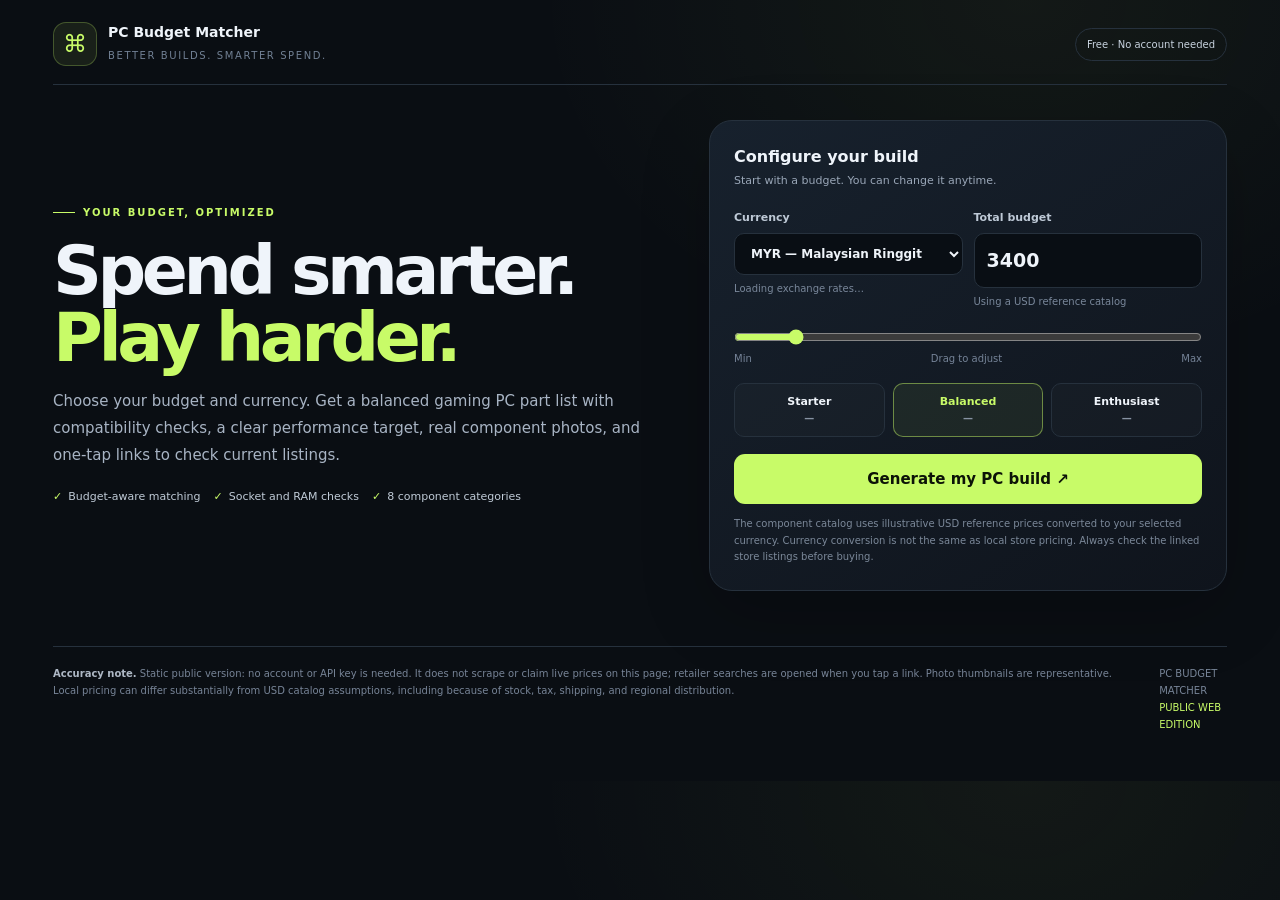
==== pc-budget-matcher/index.html @ fd85bf93 "Add public PC Budget Matcher website" ====
<!doctype html>
<html lang="en">
<head>
<meta charset="utf-8">
<meta name="viewport" content="width=device-width, initial-scale=1">
<meta name="theme-color" content="#0a0e13">
<meta name="description" content="Build a balanced gaming PC around your budget. Compare compatible parts and search current retailer offers.">
<title>PC Budget Matcher</title>
<style>
:root{color-scheme:dark;--bg:#0a0e13;--panel:#111923;--panel2:#151f2b;--line:#26313d;--muted:#9aa7b8;--text:#eff4fa;--lime:#c8fb68;--blue:#9dbbff}
*{box-sizing:border-box}html{scroll-behavior:smooth}body{margin:0;background:radial-gradient(ellipse at 80% 0%,#c8fb680c,transparent 34%),var(--bg);color:var(--text);font:15px/1.5 system-ui,-apple-system,BlinkMacSystemFont,"Segoe UI",sans-serif}
button,input,select{font:inherit}button,a,select{cursor:pointer}a{color:inherit}button:focus-visible,a:focus-visible,input:focus-visible,select:focus-visible{outline:2px solid var(--lime);outline-offset:3px}
.wrap{max-width:1250px;margin:auto;padding:22px clamp(15px,3vw,38px) 48px}.top{display:flex;justify-content:space-between;align-items:center;gap:14px;border-bottom:1px solid var(--line);padding-bottom:18px}.brand{display:flex;align-items:center;gap:11px;text-decoration:none}.logo{width:44px;height:44px;border-radius:13px;display:grid;place-items:center;color:var(--lime);background:#c8fb6814;border:1px solid #c8fb6840;font-size:24px}.brand strong{display:block;font-size:14px}.brand small{color:#718094;font-size:10px;letter-spacing:.16em;text-transform:uppercase}.pill{font-size:10px;color:#c8d3df;border:1px solid var(--line);border-radius:999px;padding:8px 11px}
.hero{display:grid;grid-template-columns:1fr minmax(310px,.83fr);gap:32px;align-items:center;padding:35px 0 28px}.eyebrow{font-size:10px;text-transform:uppercase;letter-spacing:.2em;color:var(--lime);font-weight:850}.eyebrow:before{content:"";display:inline-block;width:22px;height:1px;background:var(--lime);vertical-align:middle;margin-right:8px}h1{font-size:clamp(40px,6vw,68px);line-height:.99;letter-spacing:-.065em;margin:17px 0}.accent{color:var(--lime)}.intro{color:#a8b4c4;line-height:1.8;max-width:600px}.checks{display:flex;flex-wrap:wrap;gap:13px;margin-top:20px;color:#c0cbd7;font-size:11px}.checks span:before{content:"✓";color:var(--lime);margin-right:6px}
.builder{background:linear-gradient(145deg,#17212d,#0f141c);border:1px solid var(--line);border-radius:23px;padding:24px;box-shadow:0 22px 70px #0003}.builder h2{font-size:16px;margin:0 0 4px}.sub{font-size:11px;color:var(--muted);margin:0 0 20px}.formgrid{display:grid;grid-template-columns:1fr 1fr;gap:11px}.field label{display:block;font-size:11px;font-weight:750;color:#bec9d6;margin-bottom:7px}.field input,.field select{width:100%;background:#090e14;border:1px solid var(--line);color:var(--text);border-radius:10px;padding:12px}.field input{font-size:19px;font-weight:800}.field select{font-size:12px;font-weight:700}.hint{font-size:10px;color:#79879a;margin-top:6px}.slider{width:100%;accent-color:var(--lime);margin:20px 0 4px}.limits{display:flex;justify-content:space-between;font-size:10px;color:#758397}.presets{display:grid;grid-template-columns:repeat(3,1fr);gap:8px;margin-top:17px}.preset{border:1px solid var(--line);background:#ffffff04;color:var(--text);border-radius:10px;padding:10px 4px;font-size:11px;font-weight:800}.preset small{display:block;color:#8793a3;font-size:10px;font-weight:600}.preset.active,.preset:hover{border-color:#c8fb6877;color:var(--lime);background:#c8fb6810}.go{width:100%;border:0;border-radius:11px;background:var(--lime);color:#0c1307;font-weight:900;padding:14px;margin-top:17px}.go:hover{background:#dcffa1}.fine{font-size:10px;color:#7b8899;line-height:1.65;margin:12px 0 0}
.sectionhead{display:flex;justify-content:space-between;align-items:end;gap:14px;margin:20px 0 14px}.sectionhead h2{font-size:20px;letter-spacing:-.04em;margin:0}.sectionhead p{font-size:11px;color:var(--muted);margin:4px 0 0}.tag{border:1px solid var(--line);border-radius:999px;padding:7px 10px;color:#99a6b5;font-size:9px;white-space:nowrap}
.results{display:none}.results.show{display:block}.notice{display:flex;gap:11px;background:#c8fb680b;border:1px solid #c8fb682b;padding:13px 15px;border-radius:13px;color:#c1ccda;font-size:11px;line-height:1.6;margin:12px 0}.notice b{color:var(--lime)}.perf{border:1px solid #c8fb6835;border-radius:20px;padding:25px;background:linear-gradient(115deg,#c8fb6815,#151c26 55%,#121720)}.perf small{font-size:10px;letter-spacing:.18em;text-transform:uppercase;color:var(--lime);font-weight:900}.perfrow{display:flex;justify-content:space-between;align-items:center;gap:18px}.perf h2{font-size:clamp(27px,4vw,42px);line-height:1.05;letter-spacing:-.055em;margin:10px 0}.perf p{font-size:12px;color:#a8b4c3;line-height:1.7;margin:0;max-width:680px}.perfbadge{border:1px solid #c8fb6844;border-radius:15px;background:#c8fb6812;padding:14px 18px;text-align:center;min-width:120px}.perfbadge strong{display:block;color:var(--lime);font-size:19px}.perfbadge span{display:block;color:#c4cea9;font-size:9px;text-transform:uppercase;letter-spacing:.13em}
.stats{display:grid;grid-template-columns:repeat(4,1fr);gap:10px;margin:12px 0 27px}.stat{border:1px solid var(--line);border-radius:14px;background:#ffffff03;padding:15px}.stat small{display:block;color:#7d8a9c;font-size:9px;text-transform:uppercase;letter-spacing:.13em;font-weight:850}.stat strong{display:block;font-size:clamp(17px,2.3vw,25px);letter-spacing:-.04em;margin-top:6px}.stat span{display:block;color:#909cad;font-size:10px;margin-top:3px}
.parts{display:grid;grid-template-columns:repeat(4,minmax(0,1fr));gap:12px}.part{display:flex;flex-direction:column;min-width:0;border:1px solid var(--line);border-radius:18px;overflow:hidden;background:linear-gradient(155deg,#151e29,#0e141d);transition:transform .18s,border-color .18s}.part:hover{transform:translateY(-2px);border-color:#475365}.photo{height:165px;background:#f3f5f7;position:relative;display:grid;place-items:center;overflow:hidden}.photo img{width:100%;height:100%;object-fit:contain;padding:12px}.photo .fallback{display:none;position:absolute;inset:0;place-items:center;color:#52606d;font-size:35px;background:linear-gradient(135deg,#eef2f5,#ccd4dc)}.photo-note{position:absolute;bottom:6px;left:7px;background:#080c11c9;border-radius:5px;color:#d4dce5;font-size:8px;padding:4px 6px}.partbody{padding:15px;display:flex;flex-direction:column;flex:1}.partcat{font-size:9px;color:var(--lime);letter-spacing:.16em;text-transform:uppercase;font-weight:900}.part h3{font-size:14px;line-height:1.45;margin:8px 0 5px}.detail{font-size:10px;color:#95a2b3;line-height:1.65;margin:0 0 13px}.price-line{margin-top:auto;border-top:1px solid #ffffff0d;padding-top:12px;display:flex;align-items:end;justify-content:space-between;gap:8px}.price strong{display:block;font-size:19px;letter-spacing:-.03em}.price small{font-size:9px;color:#8996a8}.deal{display:inline-block;text-decoration:none;border:1px solid #c8fb6848;color:var(--lime);font-size:10px;font-weight:850;padding:9px 10px;border-radius:8px;white-space:nowrap}.deal:hover{background:#c8fb6812}
.bottomgrid{display:grid;grid-template-columns:1fr 1fr;gap:12px;margin-top:16px}.panel{border:1px solid var(--line);border-radius:17px;padding:20px;background:#ffffff03}.panel h3{font-size:14px;margin:0}.panel>p{font-size:10px;color:var(--muted);margin:5px 0 18px}.barrow{display:grid;grid-template-columns:77px 1fr 44px;gap:10px;align-items:center;font-size:10px;margin:14px 0}.barlabel{color:#aab6c4}.track{height:6px;background:#26313c;border-radius:99px;overflow:hidden}.fill{height:100%;background:var(--lime);border-radius:99px}.rowline{display:flex;justify-content:space-between;gap:12px;font-size:11px;color:#aab6c4;padding:10px 0;border-bottom:1px solid #ffffff0d}.rowline strong{color:var(--text);text-align:right}.footer{display:flex;justify-content:space-between;gap:25px;margin-top:27px;border-top:1px solid var(--line);padding-top:18px;color:#778497;font-size:10px;line-height:1.7}.footer strong{color:#aeb8c5}
@media(max-width:950px){.hero{grid-template-columns:1fr;gap:22px}.parts{grid-template-columns:repeat(2,minmax(0,1fr))}.photo{height:155px}}
@media(max-width:620px){.wrap{padding:15px 13px 35px}.hero{padding-top:27px}.builder{padding:18px}.pill{font-size:9px;padding:7px 8px}.perfrow{align-items:flex-start;flex-direction:column}.perfbadge{display:flex;align-items:center;gap:10px;text-align:left;padding:9px 12px}.perfbadge span{margin:0}.stats{grid-template-columns:repeat(2,1fr);gap:8px}.stat{padding:13px}.parts{gap:9px}.photo{height:120px}.partbody{padding:11px}.part h3{font-size:12px}.price strong{font-size:16px}.deal{padding:8px 7px;font-size:9px}.bottomgrid{grid-template-columns:1fr}.sectionhead{align-items:flex-start}.tag{white-space:normal;text-align:center;max-width:120px}.footer{flex-direction:column;gap:8px}}
</style>
</head>
<body>
<div class="wrap">
<header class="top">
<a class="brand" href="#top"><span class="logo">⌘</span><span><strong>PC Budget Matcher</strong><small>Better builds. Smarter spend.</small></span></a>
<span class="pill">Free · No account needed</span>
</header>
<section class="hero" id="top">
<div>
<div class="eyebrow">Your budget, optimized</div>
<h1>Spend smarter.<br><span class="accent">Play harder.</span></h1>
<p class="intro">Choose your budget and currency. Get a balanced gaming PC part list with compatibility checks, a clear performance target, real component photos, and one-tap links to check current listings.</p>
<div class="checks"><span>Budget-aware matching</span><span>Socket and RAM checks</span><span>8 component categories</span></div>
</div>
<form class="builder" id="builder">
<h2>Configure your build</h2><p class="sub">Start with a budget. You can change it anytime.</p>
<div class="formgrid">
<div class="field"><label for="currency">Currency</label><select id="currency">
<option value="MYR" selected>MYR — Malaysian Ringgit</option><option value="USD">USD — US Dollar</option><option value="SGD">SGD — Singapore Dollar</option><option value="EUR">EUR — Euro</option><option value="GBP">GBP — British Pound</option><option value="AUD">AUD — Australian Dollar</option><option value="CAD">CAD — Canadian Dollar</option><option value="JPY">JPY — Japanese Yen</option><option value="CNY">CNY — Chinese Yuan</option><option value="INR">INR — Indian Rupee</option><option value="IDR">IDR — Indonesian Rupiah</option><option value="PHP">PHP — Philippine Peso</option><option value="THB">THB — Thai Baht</option><option value="KRW">KRW — South Korean Won</option><option value="VND">VND — Vietnamese Dong</option><option value="AED">AED — UAE Dirham</option><option value="SAR">SAR — Saudi Riyal</option><option value="NZD">NZD — New Zealand Dollar</option><option value="CHF">CHF — Swiss Franc</option>
</select><div class="hint" id="rateHint">Loading exchange rates…</div></div>
<div class="field"><label for="budget">Total budget</label><input id="budget" type="number" min="1" step="1" value="3400" inputmode="decimal"><div class="hint" id="usdHint">Using a USD reference catalog</div></div>
</div>
<input id="slider" class="slider" type="range" min="500" max="3000" step="25" value="800" aria-label="Adjust budget">
<div class="limits"><span id="minLabel">Min</span><span>Drag to adjust</span><span id="maxLabel">Max</span></div>
<div class="presets"><button type="button" class="preset" data-usd="800">Starter<small id="preset800">—</small></button><button type="button" class="preset active" data-usd="1200">Balanced<small id="preset1200">—</small></button><button type="button" class="preset" data-usd="2500">Enthusiast<small id="preset2500">—</small></button></div>
<button class="go" type="submit">Generate my PC build ↗</button>
<p class="fine">The component catalog uses illustrative USD reference prices converted to your selected currency. Currency conversion is not the same as local store pricing. Always check the linked store listings before buying.</p>
</form>
</section>
<div id="noBuild" class="notice" style="display:none"></div>
<section id="results" class="results">
<div class="sectionhead"><div><h2>Your matched build</h2><p>Parts are selected for balanced performance and basic platform compatibility.</p></div><span class="tag" id="catalogLabel">REFERENCE ESTIMATES</span></div>
<div class="notice"><span>ⓘ</span><div><b>Not a live quote.</b> Prices shown here are planning estimates, not verified store offers. The “Find current offers” links open searches for the selected part; the final price, seller, warranty, stock, shipping, and exact model must be checked on the store page.</div></div>
<div class="perf"><div class="perfrow"><div><small>✦ Performance capability</small><h2 id="performanceTitle">1080p Competitive Gaming</h2><p id="performanceText">A build balanced around the graphics card.</p></div><div class="perfbadge"><strong id="performanceShort">1080p</strong><span id="performanceLevel">Gaming target</span></div></div></div>
<div class="stats"><div class="stat"><small>Reference parts total</small><strong id="total">—</strong><span>Not store-confirmed</span></div><div class="stat"><small>Budget remaining</small><strong id="remaining">—</strong><span>Before tax and delivery</span></div><div class="stat"><small>Budget used</small><strong id="used">—</strong><span>Of the entered budget</span></div><div class="stat"><small>Graphics card</small><strong id="gpuSpend">—</strong><span id="gpuName">Largest gaming influence</span></div></div>
<div class="sectionhead"><div><h2>Parts list</h2><p>Product photos are representative; the exact selected model may look different.</p></div><span class="tag" id="platform">AM5 · DDR5</span></div>
<div class="parts" id="parts"></div>
<div class="bottomgrid"><section class="panel"><h3>Where the budget goes</h3><p>Share of the reference parts estimate by category.</p><div id="bars"></div></section><section class="panel"><h3>Compatibility summary</h3><p>Checks to review before ordering parts.</p><div class="rowline"><span>CPU socket / motherboard</span><strong id="socket">—</strong></div><div class="rowline"><span>Memory generation</span><strong id="memory">—</strong></div><div class="rowline"><span>Power supply target</span><strong id="psu">—</strong></div><div class="rowline"><span>Selected graphics card</span><strong id="gpuSummary">—</strong></div><div class="rowline"><span>Parts subtotal estimate</span><strong id="summaryTotal">—</strong></div><p class="fine" style="margin-top:14px">Before purchase, verify the exact motherboard BIOS, case dimensions, GPU length, cooler clearance, PSU connectors and manufacturer requirements.</p></section></div>
</section>
<footer class="footer"><div><strong>Accuracy note.</strong> Static public version: no account or API key is needed. It does not scrape or claim live prices on this page; retailer searches are opened when you tap a link. Photo thumbnails are representative. Local pricing can differ substantially from USD catalog assumptions, including because of stock, tax, shipping, and regional distribution.</div><div>PC BUDGET MATCHER<br><span style="color:var(--lime)">PUBLIC WEB EDITION</span></div></footer>
</div>
<script>
"use strict";
var FALLBACK_RATES={USD:1,MYR:4.25,SGD:1.29,EUR:.92,GBP:.78,AUD:1.53,CAD:1.39,JPY:152,CNY:7.12,INR:86.5,IDR:16400,PHP:58.5,THB:33.5,KRW:1430,VND:25500,AED:3.6725,SAR:3.75,NZD:1.75,CHF:.88};
var INFO={USD:["$","en-US","United States"],MYR:["RM","en-MY","Malaysia"],SGD:["S$","en-SG","Singapore"],EUR:["€","de-DE","Europe"],GBP:["£","en-GB","United Kingdom"],AUD:["A$","en-AU","Australia"],CAD:["C$","en-CA","Canada"],JPY:["¥","ja-JP","Japan"],CNY:["¥","zh-CN","China"],INR:["₹","en-IN","India"],IDR:["Rp","id-ID","Indonesia"],PHP:["₱","en-PH","Philippines"],THB:["฿","th-TH","Thailand"],KRW:["₩","ko-KR","South Korea"],VND:["₫","vi-VN","Vietnam"],AED:["د.إ","en-AE","United Arab Emirates"],SAR:["﷼","en-SA","Saudi Arabia"],NZD:["NZ$","en-NZ","New Zealand"],CHF:["CHF","de-CH","Switzerland"]};
var rates=Object.assign({},FALLBACK_RATES),currency="MYR",budgetUsd=800,buildNow=null;
var IMG={
cpu:"https://www.wiredzone.it/75250-medium_default/amd-ryzen-5-7600-38-ghz-raphael-am5-amd-wraith-stealth-boxed.jpg",
gpu:"https://rptechindia.com/media/catalog/product/cache/7f1aadec531eaed88722b427568d7ce1/5/0/5070.png",
board:"https://ddtech.mx/assets/uploads/a6ef14de0e018595544d683418f264a7.jpg",
ram:"https://media.kingston.com/kingston/product/FURY_Beast_Black_EXPO_DDR5_2_angle-sm.jpg",
ssd:"https://img-resizer.cyberport.de/cp/images/1368x1368/PI_398346066",
psu:"https://img.ep-cdn.com/i/500/500/gx/gxqljmdauwhknyetcrpo/corsair-napajanje-rm850e-850w-atx-3-1-pcie-5-1-80-gold-modularno-crna-cene.jpg",
case:"https://hexus.net/media/uploaded/2020/9/c208dc0a-eb9f-4e63-b051-6d78a4efb03b.png",
cooler:"https://compx.ua/image/catalog/products/72/361612d7-d70a-11ee-8f93-001b21ea407b.jpg"
};
var ICON={cpu:"▣",gpu:"▤",board:"⌘",ram:"▥",ssd:"▤",psu:"ϟ",case:"▱",cooler:"✺"};
var C={
cpu:[
{id:"5600",name:"AMD Ryzen 5 5600",price:99,score:48,socket:"AM4",mem:"DDR4",cool:1,coolerIncluded:true},
{id:"7600",name:"AMD Ryzen 5 7600",price:169,score:72,socket:"AM5",mem:"DDR5",cool:1,coolerIncluded:true},
{id:"9600x",name:"AMD Ryzen 5 9600X",price:229,score:84,socket:"AM5",mem:"DDR5",cool:2,coolerIncluded:false},
{id:"7800x3d",name:"AMD Ryzen 7 7800X3D",price:349,score:96,socket:"AM5",mem:"DDR5",cool:3,coolerIncluded:false},
{id:"9800x3d",name:"AMD Ryzen 7 9800X3D",price:444,score:100,socket:"AM5",mem:"DDR5",cool:3,coolerIncluded:false}],
gpu:[
{id:"rx6600",name:"AMD Radeon RX 6600 8GB",price:199,score:45,watts:132,psu:550},
{id:"rx7600",name:"AMD Radeon RX 7600 8GB",price:250,score:55,watts:165,psu:550},
{id:"arcB580",name:"Intel Arc B580 12GB",price:300,score:63,watts:190,psu:650},
{id:"rx7700xt",name:"AMD Radeon RX 7700 XT 12GB",price:449,score:75,watts:245,psu:750},
{id:"rtx5070",name:"NVIDIA GeForce RTX 5070 12GB",price:840,score:92,watts:250,psu:750},
{id:"rx9070xt",name:"AMD Radeon RX 9070 XT 16GB",price:870,score:96,watts:304,psu:850},
{id:"rtx5080",name:"NVIDIA GeForce RTX 5080 16GB",price:1600,score:120,watts:360,psu:850}],
board:[
{id:"a520",name:"A520M Micro-ATX Motherboard",price:69,socket:"AM4",mem:"DDR4",tier:"Essential"},
{id:"b550",name:"B550M Micro-ATX Motherboard",price:89,socket:"AM4",mem:"DDR4",tier:"Recommended"},
{id:"b650m",name:"B650M Micro-ATX Motherboard",price:119,socket:"AM5",mem:"DDR5",tier:"Essential"},
{id:"b650wifi",name:"B650 Wi-Fi ATX Motherboard",price:149,socket:"AM5",mem:"DDR5",tier:"Recommended"},
{id:"x870",name:"X870 ATX Motherboard",price:229,socket:"AM5",mem:"DDR5",tier:"Enthusiast"}],
ram:[
{id:"ddr4-16",name:"16GB (2×8GB) DDR4 Kit",price:35,mem:"DDR4",gb:16},
{id:"ddr4-32",name:"32GB (2×16GB) DDR4 Kit",price:49,mem:"DDR4",gb:32},
{id:"ddr4-64",name:"64GB (2×32GB) DDR4 Kit",price:95,mem:"DDR4",gb:64},
{id:"ddr5-16",name:"16GB DDR5 Kit",price:49,mem:"DDR5",gb:16},
{id:"ddr5-32",name:"32GB (2×16GB) DDR5 Kit",price:79,mem:"DDR5",gb:32},
{id:"ddr5-64",name:"64GB (2×32GB) DDR5 Kit",price:139,mem:"DDR5",gb:64}],
ssd:[
{id:"ssd1",name:"1TB PCIe 4.0 NVMe SSD",price:49,tb:1},
{id:"ssd2",name:"2TB PCIe 4.0 NVMe SSD",price:89,tb:2},
{id:"ssd4",name:"4TB PCIe 4.0 NVMe SSD",price:179,tb:4}],
psu:[
{id:"psu550",name:"550W 80+ Bronze PSU",price:49,watt:550},
{id:"psu650",name:"650W 80+ Gold PSU",price:69,watt:650},
{id:"psu750",name:"750W 80+ Gold PSU",price:89,watt:750},
{id:"psu850",name:"850W 80+ Gold PSU",price:119,watt:850},
{id:"psu1000",name:"1000W 80+ Gold PSU",price:169,watt:1000}],
case:[
{id:"case1",name:"Airflow Micro-ATX Case",price:49,tier:"Essential"},
{id:"case2",name:"Airflow Mid-Tower Case",price:69,tier:"Recommended"},
{id:"case3",name:"Premium Airflow Mid-Tower Case",price:99,tier:"Enhanced"},
{id:"case4",name:"Premium XL Airflow Case",price:149,tier:"Enthusiast"}],
cooler:[
{id:"stock",name:"Stock CPU Cooler (Included)",price:0,score:30},
{id:"tower",name:"120mm Tower Air Cooler",price:25,score:52},
{id:"dual",name:"Dual-Tower Air Cooler",price:45,score:70},
{id:"aio",name:"240mm AIO Liquid Cooler",price:89,score:82}]
};
var CATS=[["cpu","Processor","cpu"],["gpu","Graphics card","gpu"],["board","Motherboard","board"],["ram","Memory","ram"],["ssd","Storage","ssd"],["psu","Power supply","psu"],["case","Case","case"],["cooler","CPU cooler","cooler"]];
function $(id){return document.getElementById(id)}
function safe(s){return String(s).replace(/[&<>"']/g,function(c){return {"&":"&amp;","<":"&lt;",">":"&gt;",'"':"&quot;","'":"&#39;"}[c]})}
function money(usd){var amount=usd*(rates[currency]||1);try{return new Intl.NumberFormat(INFO[currency][1],{style:"currency",currency:currency,maximumFractionDigits:0}).format(amount)}catch(e){return INFO[currency][0]+" "+Math.round(amount).toLocaleString()}}
function curAmount(usd){return Math.round(usd*(rates[currency]||1))}
function valueOf(input){return Number(input)/(rates[currency]||1)}
function shoppingUrl(part){var region=INFO[currency][2]||"Malaysia";return "https://www.google.com/search?tbm=shop&q="+encodeURIComponent(part.name+" "+region)}
function minimalParts(cpu,gpu){
var mb=C.board.filter(function(x){return x.socket===cpu.socket&&x.mem===cpu.mem}).sort(function(a,b){return a.price-b.price})[0];
var ram=C.ram.filter(function(x){return x.mem===cpu.mem&&x.gb===16})[0];
var ssd=C.ssd[0];var psu=C.psu.filter(function(x){return x.watt>=gpu.psu}).sort(function(a,b){return a.price-b.price)[0];
var kase=C.case[0];var cooler=cpu.coolerIncluded?C.cooler[0]:(cpu.cool>=3?C.cooler[2]:C.cooler[1]);
return [cpu,gpu,mb,ram,ssd,psu,kase,cooler].map(function(p,i){return Object.assign({category:CATS[i][0],label:CATS[i][1]},p)})}
function total(parts){return parts.reduce(function(sum,p){return sum+p.price},0)}
function generateBuild(limit){
var best=null;
C.cpu.forEach(function(cpu){C.gpu.forEach(function(gpu){
var parts=minimalParts(cpu,gpu);var sum=total(parts);if(sum>limit)return;
var balance=Math.max(0,gpu.score-cpu.score-30)*.32+Math.max(0,cpu.score-gpu.score-45)*.12;
var score=gpu.score*.66+cpu.score*.34-balance+Math.min(sum/limit,1)*9;
if(!best||score>best.score)best={parts:parts,score:score};
})});
if(!best)return {ok:false,reason:"This budget is below the current reference price for a complete dedicated-GPU build. Increase the budget or consider a used/refurbished GPU, and verify local prices."};
var parts=best.parts;
function pcat(cat){return parts.find(function(p){return p.category===cat})}
function replace(cat,obj){var index=parts.findIndex(function(p){return p.category===cat});parts[index]=Object.assign({category:cat,label:CATS.find(function(x){return x[0]===cat})[1]},obj)}
var spent=total(parts),left=limit-spent;
var ram=pcat("ram");var ramChoices=C.ram.filter(function(x){return x.mem===ram.mem&&x.gb>ram.gb}).sort(function(a,b){return a.gb-b.gb});
ramChoices.forEach(function(x){var delta=x.price-pcat("ram").price;if(delta<=left){left-=delta;spent+=delta;replace("ram",x)}});
var ssdChoices=C.ssd.filter(function(x){return x.tb>pcat("ssd").tb}).sort(function(a,b){return a.tb-b.tb});
ssdChoices.forEach(function(x){var delta=x.price-pcat("ssd").price;if(delta<=left){left-=delta;spent+=delta;replace("ssd",x)}});
var caseChoices=C.case.filter(function(x){return x.price>pcat("case").price}).sort(function(a,b){return a.price-b.price});
caseChoices.forEach(function(x){var delta=x.price-pcat("case").price;if(delta<=left){left-=delta;spent+=delta;replace("case",x)}});
var gpu=pcat("gpu");var capability=gpu.score>=110?{title:"4K Ultra Gaming",short:"4K Ultra",level:"Enthusiast target",text:"A high-end graphics tier intended for demanding 4K gaming. Settings and frame rate vary by title."}:gpu.score>=85?{title:"1440p Sweet Spot",short:"1440p",level:"High-performance target",text:"A strong target for 1440p gaming, with the best settings depending on the game and monitor."}:gpu.score>=60?{title:"1080p High-Refresh Gaming",short:"1080p+",level:"Performance target",text:"A capable 1080p target with room for higher refresh rates in many games."}:{title:"1080p Competitive Gaming",short:"1080p",level:"Entry gaming target",text:"A budget-conscious 1080p target; demanding titles may need reduced settings."};
return {ok:true,parts:parts,total:total(parts),remaining:Math.max(0,limit-total(parts)),used:total(parts)/limit*100,cpu:pcat("cpu"),gpu:gpu,psu:pcat("psu"),capability:capability,platform:pcat("cpu").socket+" · "+pcat("cpu").mem}
}
function updateBudgetLabels(){
var r=rates[currency]||1;$("slider").min=500*r;$("slider").max=3000*r;$("slider").step=25*r;$("slider").value=budgetUsd*r;
$("minLabel").textContent=money(500);$("maxLabel").textContent=money(3000);
$("preset800").textContent=money(800);$("preset1200").textContent=money(1200);$("preset2500").textContent=money(2500);
$("usdHint").textContent="Reference budget ≈ "+new Intl.NumberFormat("en-US",{style:"currency",currency:"USD",maximumFractionDigits:0}).format(budgetUsd)+" USD";
document.querySelectorAll(".preset").forEach(function(b){b.classList.toggle("active",Math.abs(Number(b.dataset.usd)-budgetUsd)<15)});
}
function drawBuild(){
var res=generateBuild(budgetUsd);buildNow=res;
if(!res.ok){$("results").classList.remove("show");$("noBuild").style.display="flex";$("noBuild").textContent=res.reason;return}
$("noBuild").style.display="none";$("results").classList.add("show");
$("performanceTitle").textContent=res.capability.title;$("performanceText").textContent=res.capability.text;$("performanceShort").textContent=res.capability.short;$("performanceLevel").textContent=res.capability.level;
$("total").textContent=money(res.total);$("remaining").textContent=money(res.remaining);$("used").textContent=res.used.toFixed(1)+"%";$("gpuSpend").textContent=money(res.gpu.price);$("gpuName").textContent=res.gpu.name;
$("platform").textContent=res.platform;$("socket").textContent=res.cpu.socket;$("memory").textContent=res.cpu.mem;$("psu").textContent=res.psu.watt+"W";$("gpuSummary").textContent=res.gpu.name;$("summaryTotal").textContent=money(res.total);
var dataUrls={cpu:IMG.cpu,gpu:IMG.gpu,board:IMG.board,ram:IMG.ram,ssd:IMG.ssd,psu:IMG.psu,case:IMG.case,cooler:IMG.cooler};
$("parts").innerHTML=res.parts.map(function(p,i){
var img=dataUrls[p.category];var search="";var region=INFO[currency][2];
return '<article class="part"><div class="photo"><img src="'+safe(img)+'" alt="Representative '+safe(p.label)+' hardware photo; not necessarily the exact selected model" loading="lazy" referrerpolicy="no-referrer" onerror="this.style.display=\'none\';this.nextElementSibling.style.display=\'grid\'"><div class="fallback">'+(ICON[p.category]||"◈")+'</div><span class="photo-note">Illustrative photo · model may differ</span></div><div class="partbody"><div class="partcat">'+safe(p.label)+'</div><h3>'+safe(p.name)+'</h3><p class="detail">'+safe(p.detail||defaultDetail(p))+'</p><div class="price-line"><div class="price"><strong>'+money(p.price)+'</strong><small>Reference estimate</small></div><a class="deal" href="'+safe(shoppingUrl(p))+'" target="_blank" rel="noopener noreferrer">Find current offers ↗</a></div></div></article>'
}).join("");
var sorted=res.parts.map(function(p){return {p:p,share:p.price/res.total*100}});$("bars").innerHTML=sorted.map(function(x){return '<div class="barrow"><span class="barlabel">'+safe(x.p.label)+'</span><div class="track"><div class="fill" style="width:'+Math.min(100,x.share)+'%"></div></div><span>'+x.share.toFixed(1)+'%</span></div>'}).join("");
$("catalogLabel").textContent="REFERENCE ESTIMATES · "+new Date().toISOString().slice(0,10)
}
function defaultDetail(p){
if(p.category==="cpu")return p.score+" reference CPU tier · "+p.socket+" socket";
if(p.category==="gpu")return p.watts+"W board-power class · "+p.score+" reference performance score";
if(p.category==="board")return p.socket+" · "+p.mem+" platform";
if(p.category==="ram")return p.mem+" · "+p.gb+"GB kit";
if(p.category==="ssd")return "NVMe solid-state storage · "+p.tb+"TB";
if(p.category==="psu")return p.watt+"W power supply · check quality and connector standards";
if(p.category==="case")return "Airflow-focused PC enclosure · verify GPU and cooler clearance";
if(p.category==="cooler")return p.price===0?"Included with selected boxed CPU; confirm SKU":"Check socket mounting kit and case clearance";
return "Check exact part number before ordering"}
function runBudgetFromInput(){
var value=Number($("budget").value);if(!Number.isFinite(value)||value<=0)return;
budgetUsd=Math.max(500,Math.min(3000,value/(rates[currency]||1)));
$("budget").value=String(Math.round(budgetUsd*(rates[currency]||1)));
updateBudgetLabels();drawBuild()
}
$("builder").addEventListener("submit",function(e){e.preventDefault();runBudgetFromInput();$("results").scrollIntoView({behavior:"smooth",block:"start"})});
$("budget").addEventListener("change",runBudgetFromInput);
$("slider").addEventListener("input",function(){budgetUsd=Number($("slider").value)/(rates[currency]||1);$("budget").value=String(Math.round(budgetUsd*(rates[currency]||1)));updateBudgetLabels();drawBuild()});
$("currency").addEventListener("change",function(){currency=$("currency").value;$("budget").value=String(Math.round(budgetUsd*(rates[currency]||1)));updateBudgetLabels();drawBuild()});
document.querySelectorAll(".preset").forEach(function(b){b.addEventListener("click",function(){budgetUsd=Number(b.dataset.usd);$("budget").value=String(Math.round(budgetUsd*(rates[currency]||1)));updateBudgetLabels();drawBuild()})});
async function loadRates(){
try{var response=await fetch("https://open.er-api.com/v6/latest/USD",{cache:"no-store"});if(!response.ok)throw new Error("rates unavailable");var data=await response.json();if(data.result!=="success"||!data.rates)throw new Error("rates unavailable");
Object.keys(FALLBACK_RATES).forEach(function(k){if(Number.isFinite(data.rates[k])&&data.rates[k]>0)rates[k]=data.rates[k]});
$("rateHint").textContent=data.time_last_update_utc?"Exchange rates updated "+new Date(data.time_last_update_utc).toLocaleDateString():"Latest exchange rates loaded";
}catch(e){rates=Object.assign({},FALLBACK_RATES);$("rateHint").textContent="Approximate rates · offline fallback"}
$("budget").value=String(Math.round(budgetUsd*(rates[currency]||1)));updateBudgetLabels();drawBuild()
}
updateBudgetLabels();drawBuild();loadRates();
</script>
</body>
</html>
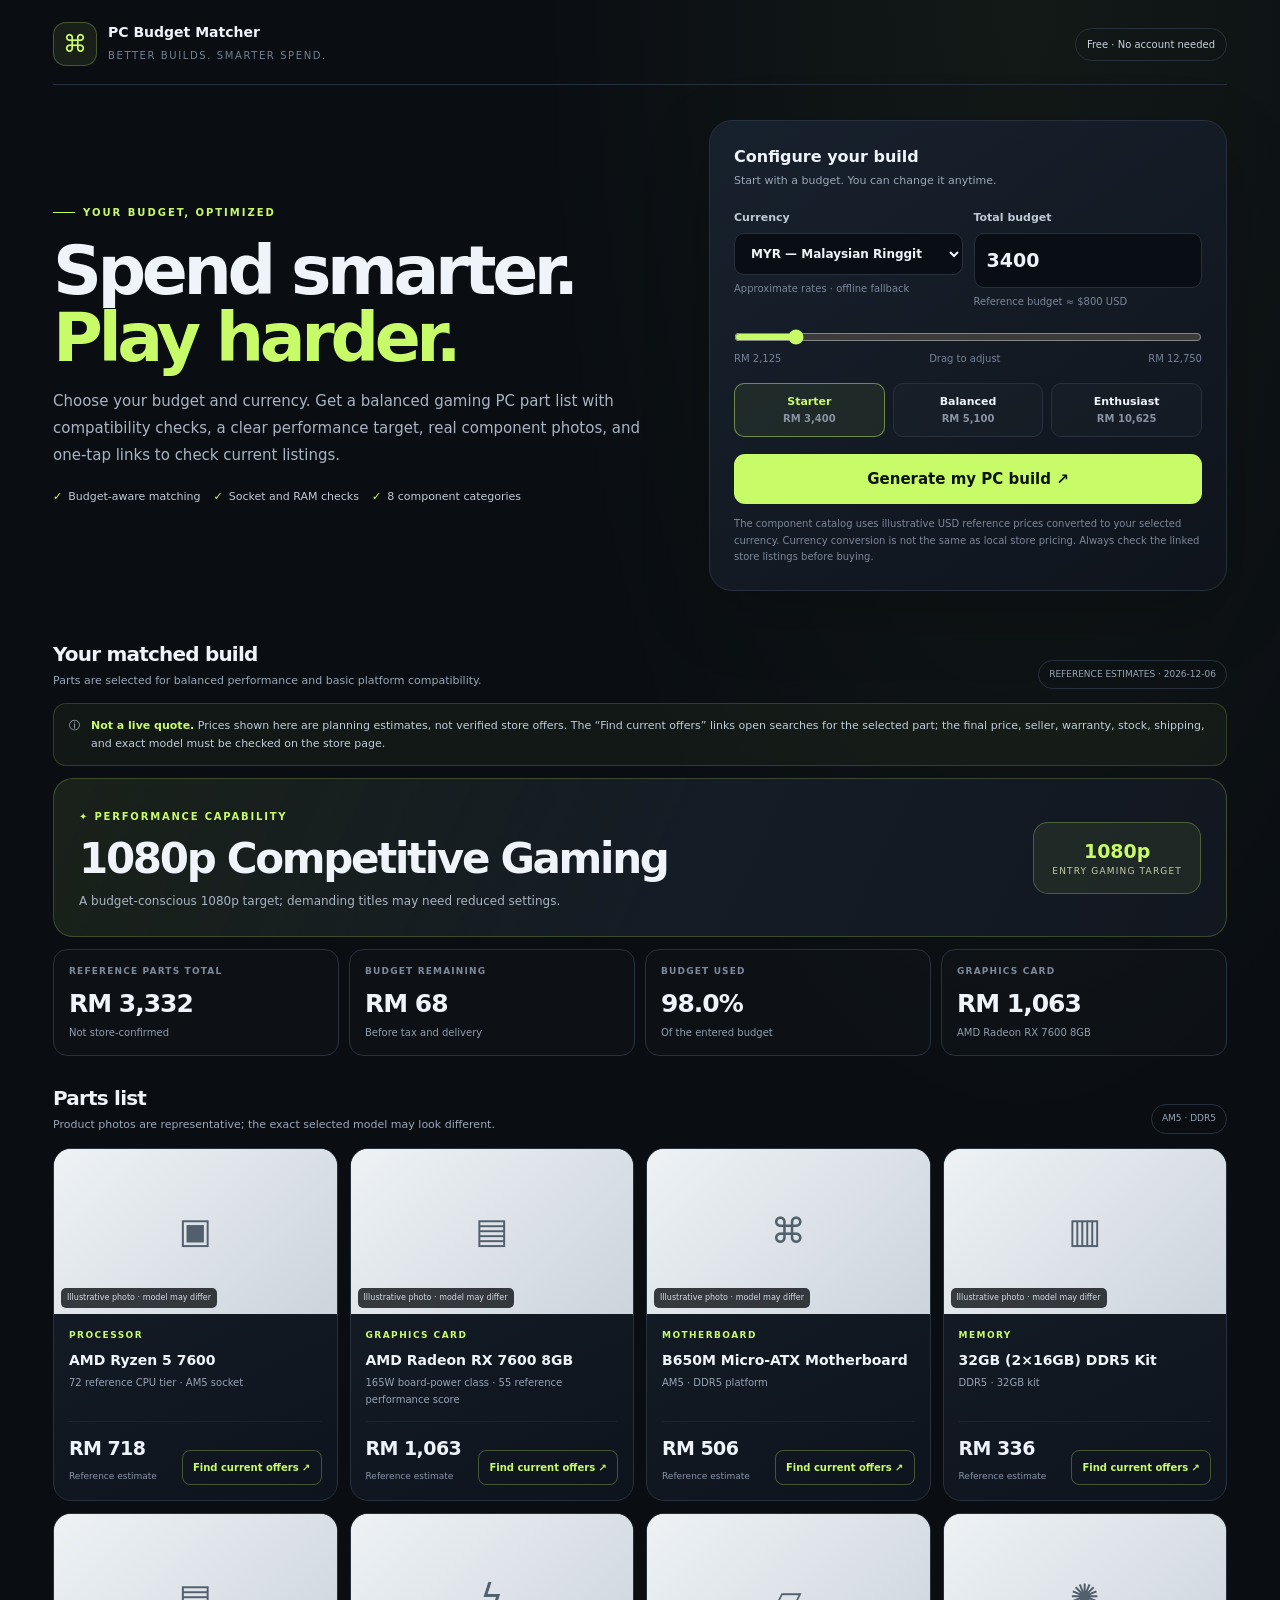
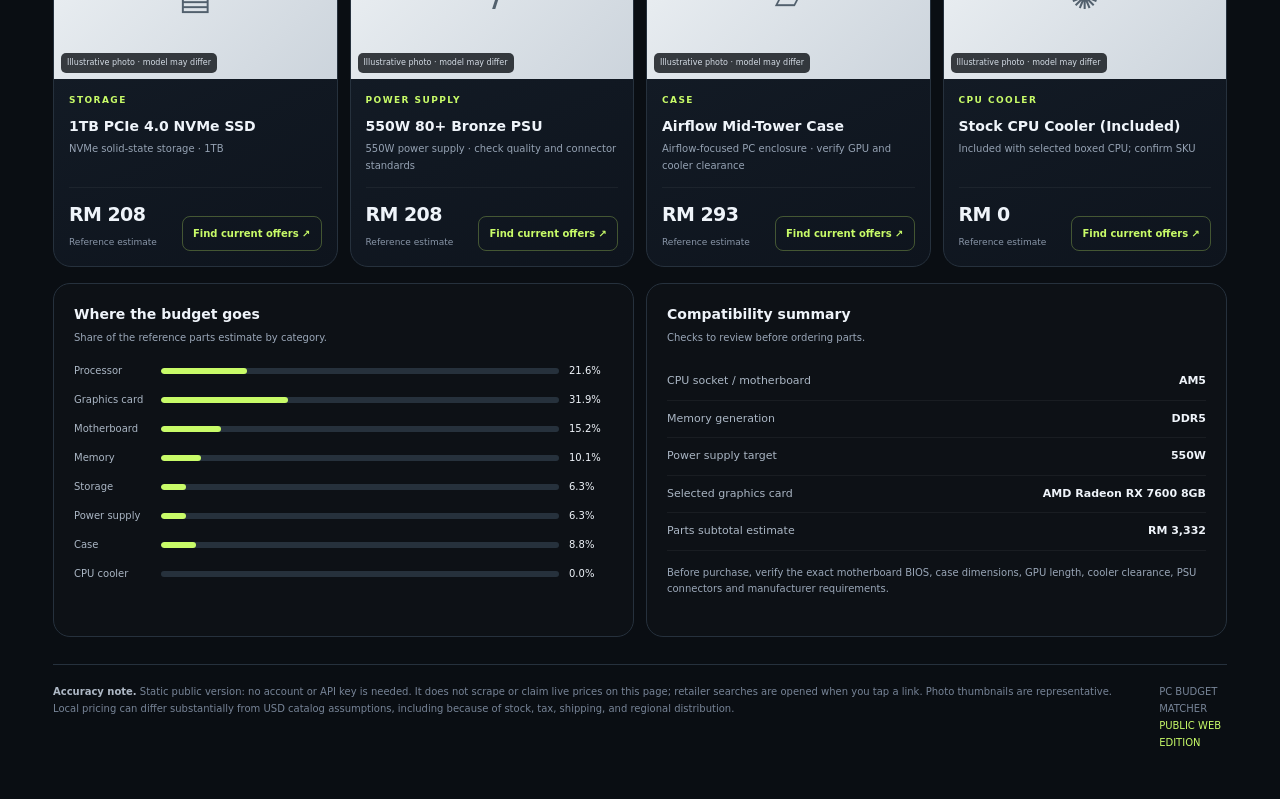
==== commit 27ef7c43: "Fix PC Budget Matcher build selector syntax" ====
--- a/pc-budget-matcher/index.html
+++ b/pc-budget-matcher/index.html
@@ -137,7 +137,7 @@
 function minimalParts(cpu,gpu){
 var mb=C.board.filter(function(x){return x.socket===cpu.socket&&x.mem===cpu.mem}).sort(function(a,b){return a.price-b.price})[0];
 var ram=C.ram.filter(function(x){return x.mem===cpu.mem&&x.gb===16})[0];
-var ssd=C.ssd[0];var psu=C.psu.filter(function(x){return x.watt>=gpu.psu}).sort(function(a,b){return a.price-b.price)[0];
+var ssd=C.ssd[0];var psu=C.psu.filter(function(x){return x.watt>=gpu.psu}).sort(function(a,b){return a.price-b.price})[0];
 var kase=C.case[0];var cooler=cpu.coolerIncluded?C.cooler[0]:(cpu.cool>=3?C.cooler[2]:C.cooler[1]);
 return [cpu,gpu,mb,ram,ssd,psu,kase,cooler].map(function(p,i){return Object.assign({category:CATS[i][0],label:CATS[i][1]},p)})}
 function total(parts){return parts.reduce(function(sum,p){return sum+p.price},0)}
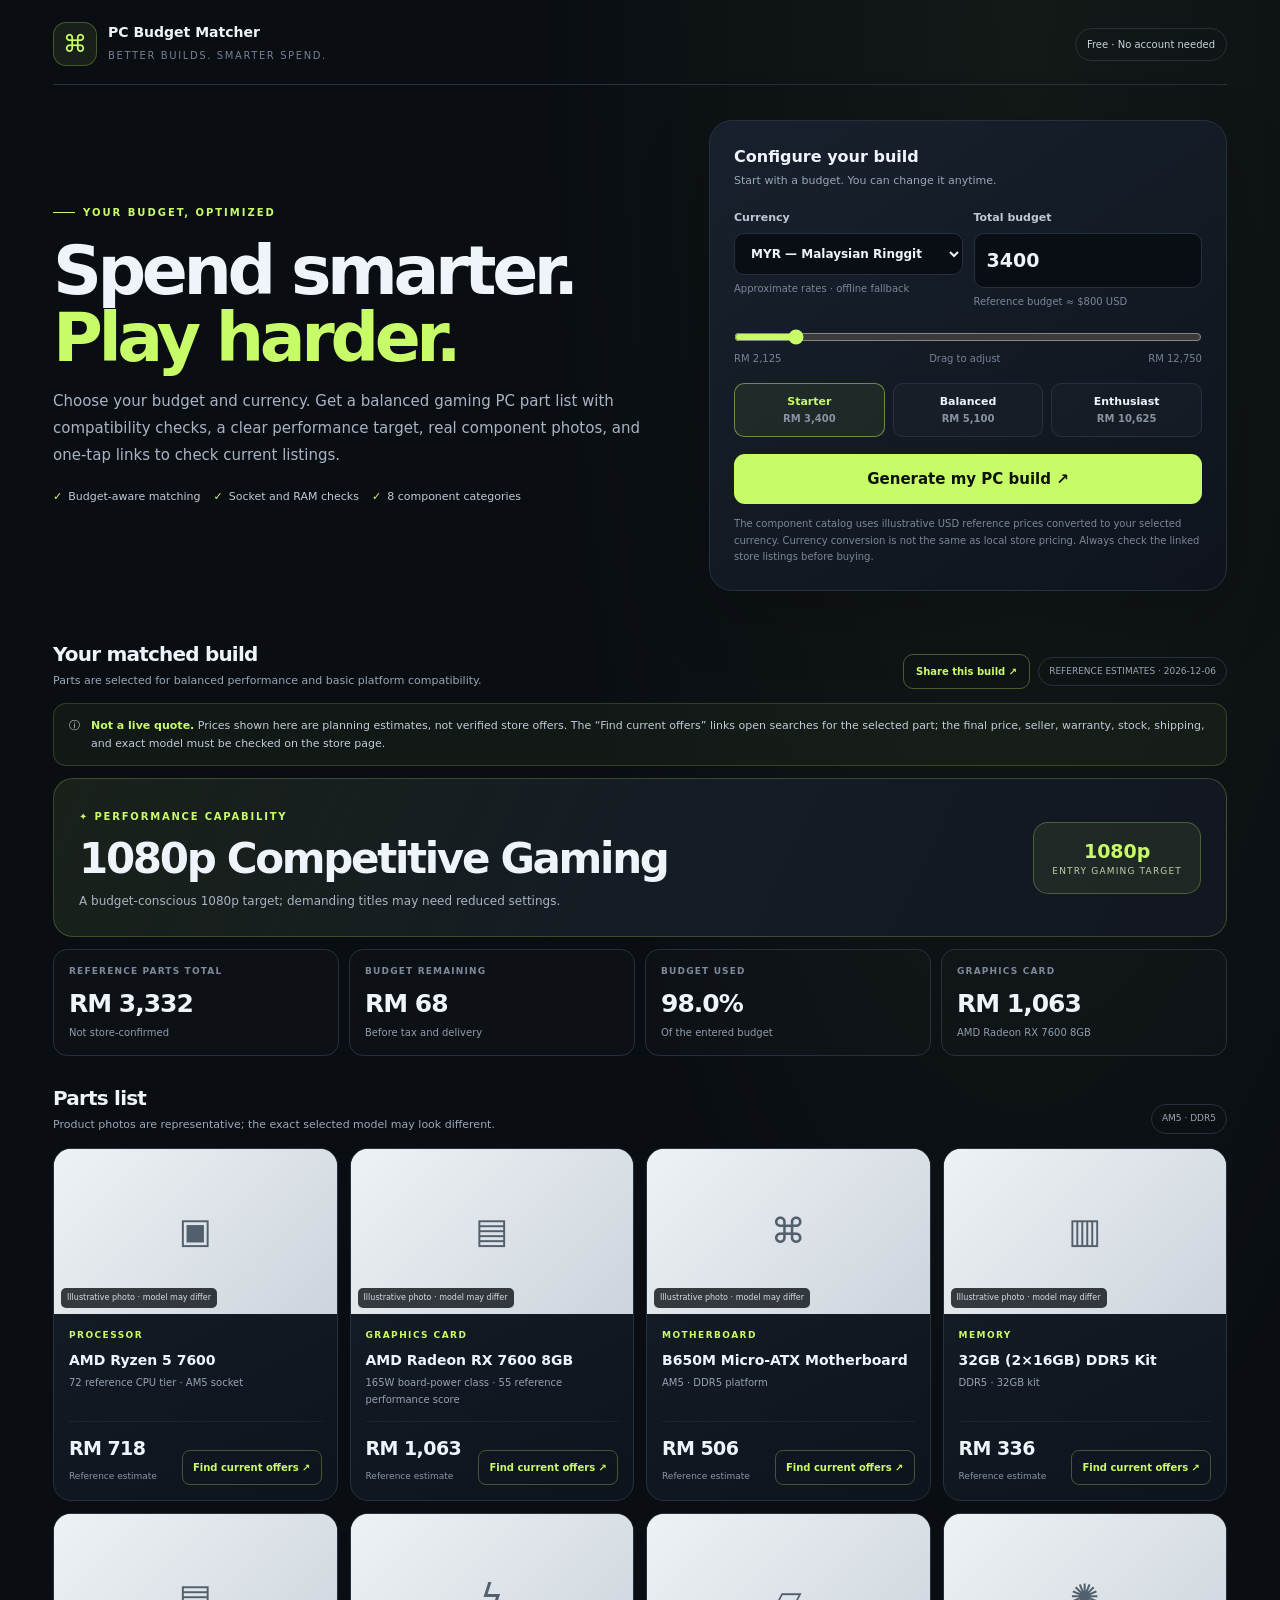
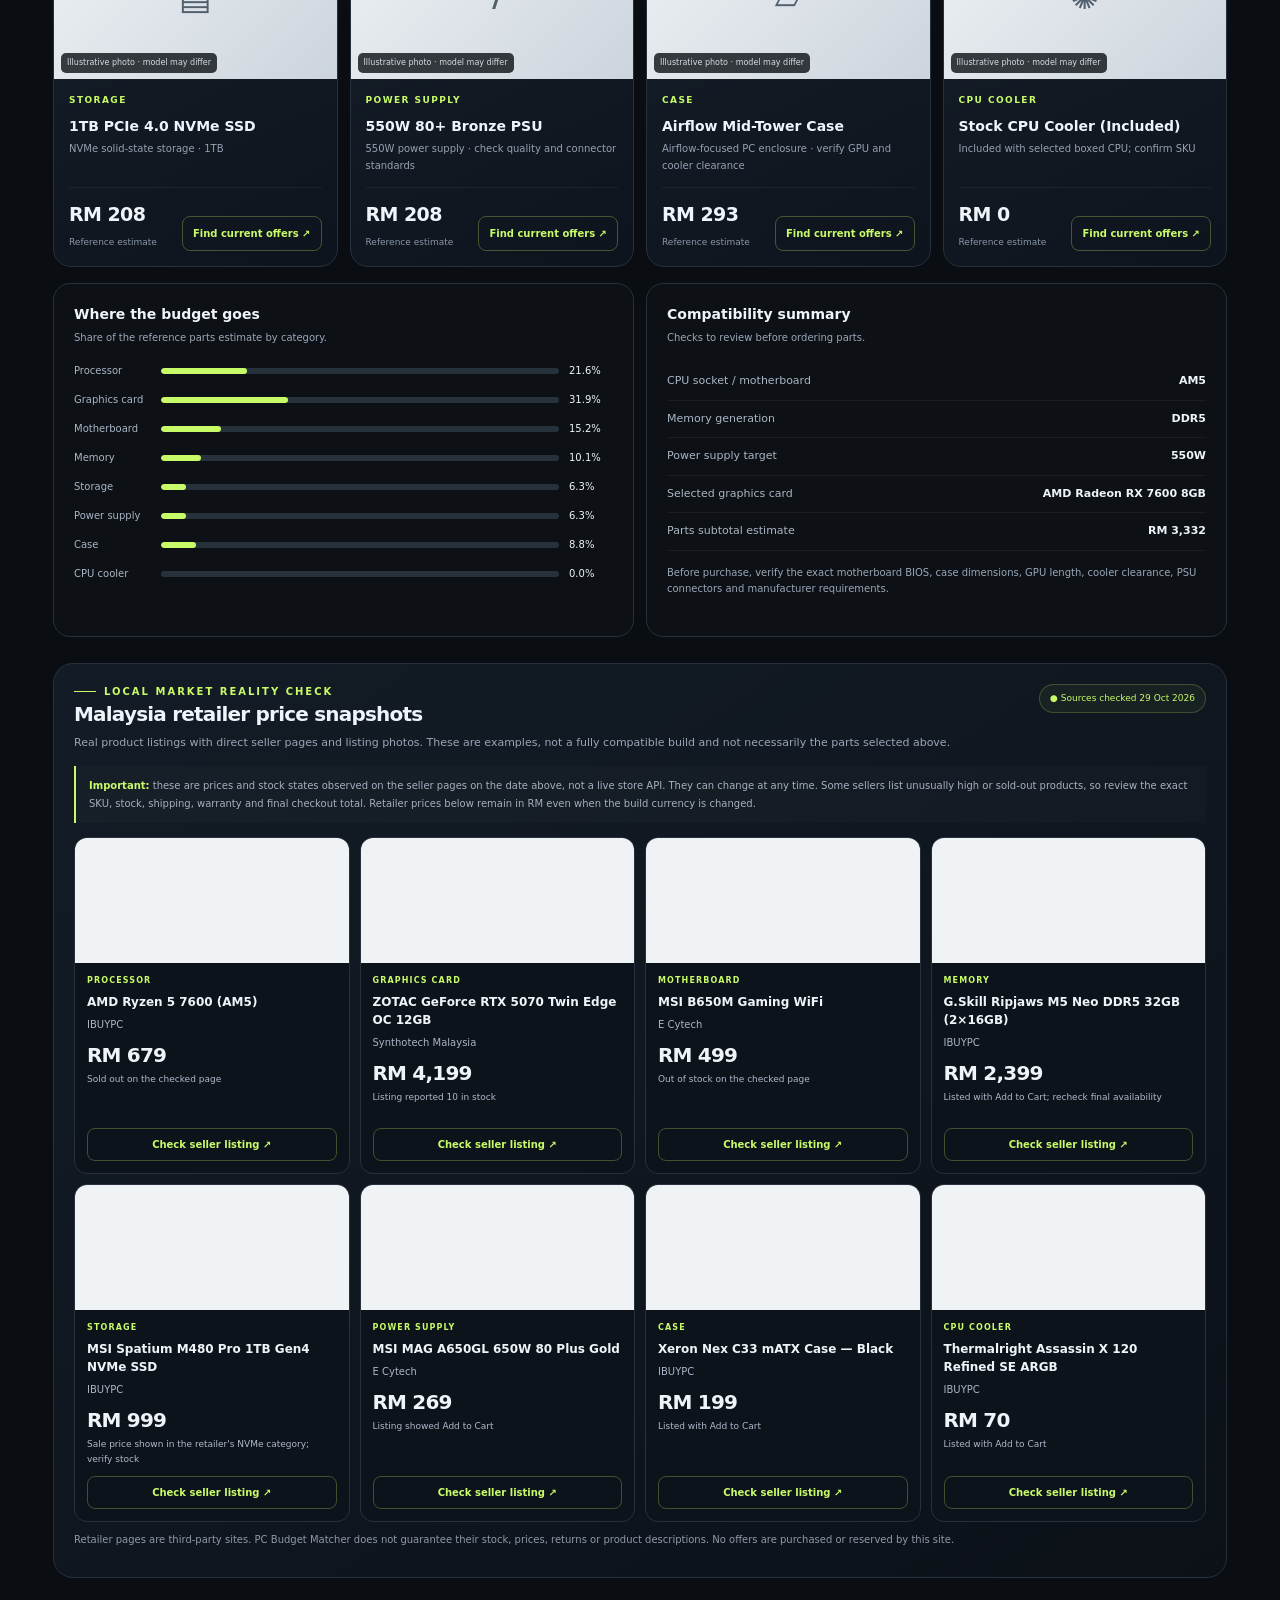
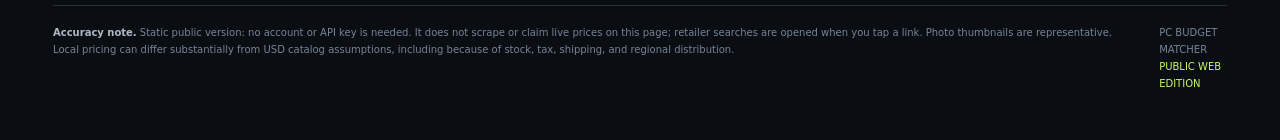
==== commit fab54f07: "Improve public PC matcher with sourced Malaysia prices and shareable builds" ====
--- a/pc-budget-matcher/index.html
+++ b/pc-budget-matcher/index.html
@@ -18,6 +18,32 @@
 .stats{display:grid;grid-template-columns:repeat(4,1fr);gap:10px;margin:12px 0 27px}.stat{border:1px solid var(--line);border-radius:14px;background:#ffffff03;padding:15px}.stat small{display:block;color:#7d8a9c;font-size:9px;text-transform:uppercase;letter-spacing:.13em;font-weight:850}.stat strong{display:block;font-size:clamp(17px,2.3vw,25px);letter-spacing:-.04em;margin-top:6px}.stat span{display:block;color:#909cad;font-size:10px;margin-top:3px}
 .parts{display:grid;grid-template-columns:repeat(4,minmax(0,1fr));gap:12px}.part{display:flex;flex-direction:column;min-width:0;border:1px solid var(--line);border-radius:18px;overflow:hidden;background:linear-gradient(155deg,#151e29,#0e141d);transition:transform .18s,border-color .18s}.part:hover{transform:translateY(-2px);border-color:#475365}.photo{height:165px;background:#f3f5f7;position:relative;display:grid;place-items:center;overflow:hidden}.photo img{width:100%;height:100%;object-fit:contain;padding:12px}.photo .fallback{display:none;position:absolute;inset:0;place-items:center;color:#52606d;font-size:35px;background:linear-gradient(135deg,#eef2f5,#ccd4dc)}.photo-note{position:absolute;bottom:6px;left:7px;background:#080c11c9;border-radius:5px;color:#d4dce5;font-size:8px;padding:4px 6px}.partbody{padding:15px;display:flex;flex-direction:column;flex:1}.partcat{font-size:9px;color:var(--lime);letter-spacing:.16em;text-transform:uppercase;font-weight:900}.part h3{font-size:14px;line-height:1.45;margin:8px 0 5px}.detail{font-size:10px;color:#95a2b3;line-height:1.65;margin:0 0 13px}.price-line{margin-top:auto;border-top:1px solid #ffffff0d;padding-top:12px;display:flex;align-items:end;justify-content:space-between;gap:8px}.price strong{display:block;font-size:19px;letter-spacing:-.03em}.price small{font-size:9px;color:#8996a8}.deal{display:inline-block;text-decoration:none;border:1px solid #c8fb6848;color:var(--lime);font-size:10px;font-weight:850;padding:9px 10px;border-radius:8px;white-space:nowrap}.deal:hover{background:#c8fb6812}
 .bottomgrid{display:grid;grid-template-columns:1fr 1fr;gap:12px;margin-top:16px}.panel{border:1px solid var(--line);border-radius:17px;padding:20px;background:#ffffff03}.panel h3{font-size:14px;margin:0}.panel>p{font-size:10px;color:var(--muted);margin:5px 0 18px}.barrow{display:grid;grid-template-columns:77px 1fr 44px;gap:10px;align-items:center;font-size:10px;margin:14px 0}.barlabel{color:#aab6c4}.track{height:6px;background:#26313c;border-radius:99px;overflow:hidden}.fill{height:100%;background:var(--lime);border-radius:99px}.rowline{display:flex;justify-content:space-between;gap:12px;font-size:11px;color:#aab6c4;padding:10px 0;border-bottom:1px solid #ffffff0d}.rowline strong{color:var(--text);text-align:right}.footer{display:flex;justify-content:space-between;gap:25px;margin-top:27px;border-top:1px solid var(--line);padding-top:18px;color:#778497;font-size:10px;line-height:1.7}.footer strong{color:#aeb8c5}
+
+.market-snapshot{margin-top:26px;border:1px solid var(--line);border-radius:20px;padding:20px;background:linear-gradient(145deg,#131c26,#0c1118)}
+.market-head{display:flex;justify-content:space-between;align-items:start;gap:14px;margin-bottom:8px}
+.market-head h2{font-size:20px;letter-spacing:-.04em;margin:0}
+.market-head p{font-size:11px;color:var(--muted);margin:5px 0 0;line-height:1.7}
+.market-stamp{display:inline-flex;align-items:center;gap:6px;font-size:9px;color:#c8fb68;border:1px solid #c8fb6835;background:#c8fb680d;border-radius:999px;padding:7px 10px;white-space:nowrap}
+.market-note{font-size:10px;color:#a5b1c0;line-height:1.75;padding:11px 13px;margin:14px 0;border-left:2px solid var(--lime);background:#ffffff04}
+.offergrid{display:grid;grid-template-columns:repeat(4,minmax(0,1fr));gap:10px}
+.offer{min-width:0;border:1px solid var(--line);border-radius:13px;overflow:hidden;background:#0d131b;display:flex;flex-direction:column}
+.offer-photo{height:125px;display:grid;place-items:center;background:#f0f3f6;overflow:hidden}
+.offer-photo img{width:100%;height:100%;object-fit:contain;padding:10px}
+.offerbody{padding:12px;display:flex;flex-direction:column;flex:1}
+.offercat{font-size:8px;letter-spacing:.14em;text-transform:uppercase;color:var(--lime);font-weight:900}
+.offer h3{font-size:12px;line-height:1.5;margin:6px 0}
+.offer-retailer{font-size:10px;color:#a9b6c6;margin:0}
+.offer-price{font-size:20px;font-weight:900;letter-spacing:-.04em;margin:8px 0 2px}
+.offer-status{font-size:9px;color:#aebaca;line-height:1.6;min-height:28px}
+.offer-foot{margin-top:auto;padding-top:10px}
+.offer-link{display:block;text-align:center;text-decoration:none;border:1px solid #c8fb6844;color:var(--lime);border-radius:8px;font-size:10px;font-weight:850;padding:8px}
+.offer-link:hover{background:#c8fb6810}
+.market-off{font-size:10px;color:#8e9aab}
+.sharebtn{background:transparent;color:var(--lime);border:1px solid #c8fb6850;border-radius:10px;padding:9px 12px;font-size:10px;font-weight:850;white-space:nowrap}
+.sharebtn:hover{background:#c8fb6810}
+@media(max-width:950px){.offergrid{grid-template-columns:repeat(2,minmax(0,1fr))}}
+@media(max-width:620px){.market-snapshot{padding:14px}.market-head{flex-direction:column}.offer-photo{height:112px}.offerbody{padding:10px}.offer-price{font-size:17px}.sharebtn{width:100%}}
+
 @media(max-width:950px){.hero{grid-template-columns:1fr;gap:22px}.parts{grid-template-columns:repeat(2,minmax(0,1fr))}.photo{height:155px}}
 @media(max-width:620px){.wrap{padding:15px 13px 35px}.hero{padding-top:27px}.builder{padding:18px}.pill{font-size:9px;padding:7px 8px}.perfrow{align-items:flex-start;flex-direction:column}.perfbadge{display:flex;align-items:center;gap:10px;text-align:left;padding:9px 12px}.perfbadge span{margin:0}.stats{grid-template-columns:repeat(2,1fr);gap:8px}.stat{padding:13px}.parts{gap:9px}.photo{height:120px}.partbody{padding:11px}.part h3{font-size:12px}.price strong{font-size:16px}.deal{padding:8px 7px;font-size:9px}.bottomgrid{grid-template-columns:1fr}.sectionhead{align-items:flex-start}.tag{white-space:normal;text-align:center;max-width:120px}.footer{flex-direction:column;gap:8px}}
 </style>
@@ -52,7 +78,7 @@
 </section>
 <div id="noBuild" class="notice" style="display:none"></div>
 <section id="results" class="results">
-<div class="sectionhead"><div><h2>Your matched build</h2><p>Parts are selected for balanced performance and basic platform compatibility.</p></div><span class="tag" id="catalogLabel">REFERENCE ESTIMATES</span></div>
+<div class="sectionhead"><div><h2>Your matched build</h2><p>Parts are selected for balanced performance and basic platform compatibility.</p></div><div style="display:flex;gap:8px;align-items:center;flex-wrap:wrap"><button type="button" class="sharebtn" id="shareBuild">Share this build ↗</button><span class="tag" id="catalogLabel">REFERENCE ESTIMATES</span></div></div>
 <div class="notice"><span>ⓘ</span><div><b>Not a live quote.</b> Prices shown here are planning estimates, not verified store offers. The “Find current offers” links open searches for the selected part; the final price, seller, warranty, stock, shipping, and exact model must be checked on the store page.</div></div>
 <div class="perf"><div class="perfrow"><div><small>✦ Performance capability</small><h2 id="performanceTitle">1080p Competitive Gaming</h2><p id="performanceText">A build balanced around the graphics card.</p></div><div class="perfbadge"><strong id="performanceShort">1080p</strong><span id="performanceLevel">Gaming target</span></div></div></div>
 <div class="stats"><div class="stat"><small>Reference parts total</small><strong id="total">—</strong><span>Not store-confirmed</span></div><div class="stat"><small>Budget remaining</small><strong id="remaining">—</strong><span>Before tax and delivery</span></div><div class="stat"><small>Budget used</small><strong id="used">—</strong><span>Of the entered budget</span></div><div class="stat"><small>Graphics card</small><strong id="gpuSpend">—</strong><span id="gpuName">Largest gaming influence</span></div></div>
@@ -60,6 +86,17 @@
 <div class="parts" id="parts"></div>
 <div class="bottomgrid"><section class="panel"><h3>Where the budget goes</h3><p>Share of the reference parts estimate by category.</p><div id="bars"></div></section><section class="panel"><h3>Compatibility summary</h3><p>Checks to review before ordering parts.</p><div class="rowline"><span>CPU socket / motherboard</span><strong id="socket">—</strong></div><div class="rowline"><span>Memory generation</span><strong id="memory">—</strong></div><div class="rowline"><span>Power supply target</span><strong id="psu">—</strong></div><div class="rowline"><span>Selected graphics card</span><strong id="gpuSummary">—</strong></div><div class="rowline"><span>Parts subtotal estimate</span><strong id="summaryTotal">—</strong></div><p class="fine" style="margin-top:14px">Before purchase, verify the exact motherboard BIOS, case dimensions, GPU length, cooler clearance, PSU connectors and manufacturer requirements.</p></section></div>
 </section>
+
+<section class="market-snapshot" id="market-snapshot">
+  <div class="market-head">
+    <div><div class="eyebrow">Local market reality check</div><h2>Malaysia retailer price snapshots</h2><p>Real product listings with direct seller pages and listing photos. These are examples, not a fully compatible build and not necessarily the parts selected above.</p></div>
+    <span class="market-stamp">● Sources checked 29 Oct 2026</span>
+  </div>
+  <div class="market-note"><strong style="color:var(--lime)">Important:</strong> these are prices and stock states observed on the seller pages on the date above, not a live store API. They can change at any time. Some sellers list unusually high or sold-out products, so review the exact SKU, stock, shipping, warranty and final checkout total. Retailer prices below remain in RM even when the build currency is changed.</div>
+  <div class="offergrid" id="marketOffers"></div>
+  <p class="market-off">Retailer pages are third-party sites. PC Budget Matcher does not guarantee their stock, prices, returns or product descriptions. No offers are purchased or reserved by this site.</p>
+</section>
+
 <footer class="footer"><div><strong>Accuracy note.</strong> Static public version: no account or API key is needed. It does not scrape or claim live prices on this page; retailer searches are opened when you tap a link. Photo thumbnails are representative. Local pricing can differ substantially from USD catalog assumptions, including because of stock, tax, shipping, and regional distribution.</div><div>PC BUDGET MATCHER<br><span style="color:var(--lime)">PUBLIC WEB EDITION</span></div></footer>
 </div>
 <script>
@@ -68,16 +105,28 @@
 var INFO={USD:["$","en-US","United States"],MYR:["RM","en-MY","Malaysia"],SGD:["S$","en-SG","Singapore"],EUR:["€","de-DE","Europe"],GBP:["£","en-GB","United Kingdom"],AUD:["A$","en-AU","Australia"],CAD:["C$","en-CA","Canada"],JPY:["¥","ja-JP","Japan"],CNY:["¥","zh-CN","China"],INR:["₹","en-IN","India"],IDR:["Rp","id-ID","Indonesia"],PHP:["₱","en-PH","Philippines"],THB:["฿","th-TH","Thailand"],KRW:["₩","ko-KR","South Korea"],VND:["₫","vi-VN","Vietnam"],AED:["د.إ","en-AE","United Arab Emirates"],SAR:["﷼","en-SA","Saudi Arabia"],NZD:["NZ$","en-NZ","New Zealand"],CHF:["CHF","de-CH","Switzerland"]};
 var rates=Object.assign({},FALLBACK_RATES),currency="MYR",budgetUsd=800,buildNow=null;
 var IMG={
-cpu:"https://www.wiredzone.it/75250-medium_default/amd-ryzen-5-7600-38-ghz-raphael-am5-amd-wraith-stealth-boxed.jpg",
-gpu:"https://rptechindia.com/media/catalog/product/cache/7f1aadec531eaed88722b427568d7ce1/5/0/5070.png",
-board:"https://ddtech.mx/assets/uploads/a6ef14de0e018595544d683418f264a7.jpg",
-ram:"https://media.kingston.com/kingston/product/FURY_Beast_Black_EXPO_DDR5_2_angle-sm.jpg",
-ssd:"https://img-resizer.cyberport.de/cp/images/1368x1368/PI_398346066",
-psu:"https://img.ep-cdn.com/i/500/500/gx/gxqljmdauwhknyetcrpo/corsair-napajanje-rm850e-850w-atx-3-1-pcie-5-1-80-gold-modularno-crna-cene.jpg",
-case:"https://hexus.net/media/uploaded/2020/9/c208dc0a-eb9f-4e63-b051-6d78a4efb03b.png",
-cooler:"https://compx.ua/image/catalog/products/72/361612d7-d70a-11ee-8f93-001b21ea407b.jpg"
+cpu:"https://ibuypc.com.my/wp-content/uploads/2026/06/RYZEN-5-7600-TRAY-1-500x500.jpg",
+gpu:"https://medusa-production-06bf.up.railway.app/public/assets/fe2794db-01M57W5E81D1YYY37ZX5GRPM17.png",
+board:"https://static.wixstatic.com/media/131a7a_1fb42f2c7eb245be92beac62a617219e~mv2.png/v1/fit/w_500,h_500,q_90/file.png",
+ram:"https://ibuypc.com.my/wp-content/uploads/2026/06/RIPJAWS-M5-NEO-RGB-6000-500x500.jpg",
+ssd:"https://ibuypc.com.my/wp-content/uploads/2026/08/SPATIUM-M480-PRO-300x300.jpg",
+psu:"https://static.wixstatic.com/media/131a7a_ecc3d999248548a59d5df35233ec2ca6~mv2.png/v1/fit/w_500,h_500,q_90/file.png",
+case:"https://ibuypc.com.my/wp-content/uploads/2026/09/XERON-NEX-C33-500x500.jpg",
+cooler:"https://ibuypc.com.my/wp-content/uploads/2026/07/ASSASSIN-X-120-REFINED-SE-ARGB-BLACK-500x500.jpg"
 };
 var ICON={cpu:"▣",gpu:"▤",board:"⌘",ram:"▥",ssd:"▤",psu:"ϟ",case:"▱",cooler:"✺"};
+
+var LOCAL_OFFERS=[
+{cat:"Processor",name:"AMD Ryzen 5 7600 (AM5)",price:679,store:"IBUYPC",status:"Sold out on the checked page",url:"https://ibuypc.com.my/product/amd-ryzen-5-7600-6-cores-12-threads-am5/",img:"https://ibuypc.com.my/wp-content/uploads/2026/06/RYZEN-5-7600-TRAY-1-500x500.jpg"},
+{cat:"Graphics card",name:"ZOTAC GeForce RTX 5070 Twin Edge OC 12GB",price:4199,store:"Synthotech Malaysia",status:"Listing reported 10 in stock",url:"https://synthotechmy.com/products/zotac-gaming-geforce-rtx-5070-twin-edge-oc-12gb-gddr7-00h10p",img:"https://medusa-production-06bf.up.railway.app/public/assets/fe2794db-01M57W5E81D1YYY37ZX5GRPM17.png"},
+{cat:"Motherboard",name:"MSI B650M Gaming WiFi",price:499,store:"E Cytech",status:"Out of stock on the checked page",url:"https://www.ecytech.com.my/product-page/msi-b650m-gaming-wifi",img:"https://static.wixstatic.com/media/131a7a_1fb42f2c7eb245be92beac62a617219e~mv2.png/v1/fit/w_500,h_500,q_90/file.png"},
+{cat:"Memory",name:"G.Skill Ripjaws M5 Neo DDR5 32GB (2×16GB)",price:2399,store:"IBUYPC",status:"Listed with Add to Cart; recheck final availability",url:"https://ibuypc.com.my/product/g-skill-ripjaws-m5-neo-ddr5-32gb-2x-16gb-6000mt-s-udimm-ram/",img:"https://ibuypc.com.my/wp-content/uploads/2026/06/RIPJAWS-M5-NEO-RGB-6000-500x500.jpg"},
+{cat:"Storage",name:"MSI Spatium M480 Pro 1TB Gen4 NVMe SSD",price:999,store:"IBUYPC",status:"Sale price shown in the retailer's NVMe category; verify stock",url:"https://ibuypc.com.my/product-category/gear-accessories/nvme/",img:"https://ibuypc.com.my/wp-content/uploads/2026/08/SPATIUM-M480-PRO-300x300.jpg"},
+{cat:"Power supply",name:"MSI MAG A650GL 650W 80 Plus Gold",price:269,store:"E Cytech",status:"Listing showed Add to Cart",url:"https://www.ecytech.com.my/product-page/msi-mag-a650gl",img:"https://static.wixstatic.com/media/131a7a_ecc3d999248548a59d5df35233ec2ca6~mv2.png/v1/fit/w_500,h_500,q_90/file.png"},
+{cat:"Case",name:"Xeron Nex C33 mATX Case — Black",price:199,store:"IBUYPC",status:"Listed with Add to Cart",url:"https://ibuypc.com.my/product/xeron-nex-c33-matx-case-black/",img:"https://ibuypc.com.my/wp-content/uploads/2026/09/XERON-NEX-C33-500x500.jpg"},
+{cat:"CPU cooler",name:"Thermalright Assassin X 120 Refined SE ARGB",price:70,store:"IBUYPC",status:"Listed with Add to Cart",url:"https://ibuypc.com.my/product/thermalright-assassin-x-120-refined-se-argb-black-cpu-cooler/",img:"https://ibuypc.com.my/wp-content/uploads/2026/07/ASSASSIN-X-120-REFINED-SE-ARGB-BLACK-500x500.jpg"}
+];
+
 var C={
 cpu:[
 {id:"5600",name:"AMD Ryzen 5 5600",price:99,score:48,socket:"AM4",mem:"DDR4",cool:1,coolerIncluded:true},
@@ -183,8 +232,17 @@
 return '<article class="part"><div class="photo"><img src="'+safe(img)+'" alt="Representative '+safe(p.label)+' hardware photo; not necessarily the exact selected model" loading="lazy" referrerpolicy="no-referrer" onerror="this.style.display=\'none\';this.nextElementSibling.style.display=\'grid\'"><div class="fallback">'+(ICON[p.category]||"◈")+'</div><span class="photo-note">Illustrative photo · model may differ</span></div><div class="partbody"><div class="partcat">'+safe(p.label)+'</div><h3>'+safe(p.name)+'</h3><p class="detail">'+safe(p.detail||defaultDetail(p))+'</p><div class="price-line"><div class="price"><strong>'+money(p.price)+'</strong><small>Reference estimate</small></div><a class="deal" href="'+safe(shoppingUrl(p))+'" target="_blank" rel="noopener noreferrer">Find current offers ↗</a></div></div></article>'
 }).join("");
 var sorted=res.parts.map(function(p){return {p:p,share:p.price/res.total*100}});$("bars").innerHTML=sorted.map(function(x){return '<div class="barrow"><span class="barlabel">'+safe(x.p.label)+'</span><div class="track"><div class="fill" style="width:'+Math.min(100,x.share)+'%"></div></div><span>'+x.share.toFixed(1)+'%</span></div>'}).join("");
-$("catalogLabel").textContent="REFERENCE ESTIMATES · "+new Date().toISOString().slice(0,10)
-}
+$("catalogLabel").textContent="REFERENCE ESTIMATES · "+new Date().toISOString().slice(0,10); drawMarketSnapshot();
+}
+
+function drawMarketSnapshot(){
+var target=$("marketOffers");
+if(!target)return;
+target.innerHTML=LOCAL_OFFERS.map(function(o){
+return '<article class="offer"><div class="offer-photo"><img src="'+safe(o.img)+'" alt="'+safe(o.name)+' product photo from '+safe(o.store)+'" loading="lazy" referrerpolicy="no-referrer" onerror="this.style.display=\'none\'"></div><div class="offerbody"><div class="offercat">'+safe(o.cat)+'</div><h3>'+safe(o.name)+'</h3><p class="offer-retailer">'+safe(o.store)+'</p><div class="offer-price">RM '+Number(o.price).toLocaleString("en-MY")+'</div><div class="offer-status">'+safe(o.status)+'</div><div class="offer-foot"><a class="offer-link" href="'+safe(o.url)+'" target="_blank" rel="noopener noreferrer">Check seller listing ↗</a></div></div></article>'
+}).join("");
+}
+
 function defaultDetail(p){
 if(p.category==="cpu")return p.score+" reference CPU tier · "+p.socket+" socket";
 if(p.category==="gpu")return p.watts+"W board-power class · "+p.score+" reference performance score";
@@ -201,11 +259,28 @@
 $("budget").value=String(Math.round(budgetUsd*(rates[currency]||1)));
 updateBudgetLabels();drawBuild()
 }
+
+function savePreferences(){
+try{localStorage.setItem("pc-budget-matcher-settings",JSON.stringify({currency:currency,budgetUsd:budgetUsd}))}catch(e){}
+}
+async function shareCurrentBuild(){
+var sharedUrl=new URL(window.location.href);
+sharedUrl.searchParams.set("currency",currency);
+sharedUrl.searchParams.set("budget",String(Math.round(budgetUsd*(rates[currency]||1))));
+sharedUrl.hash="results";
+var url=sharedUrl.toString();
+try{
+if(navigator.share){await navigator.share({title:"My PC Budget Matcher build",text:"Check out this PC build budget.",url:url});return}
+if(navigator.clipboard&&navigator.clipboard.writeText){await navigator.clipboard.writeText(url);$("shareBuild").textContent="Link copied ✓";return}
+window.prompt("Copy your build link:",url);
+}catch(e){}
+}
+
 $("builder").addEventListener("submit",function(e){e.preventDefault();runBudgetFromInput();$("results").scrollIntoView({behavior:"smooth",block:"start"})});
 $("budget").addEventListener("change",runBudgetFromInput);
-$("slider").addEventListener("input",function(){budgetUsd=Number($("slider").value)/(rates[currency]||1);$("budget").value=String(Math.round(budgetUsd*(rates[currency]||1)));updateBudgetLabels();drawBuild()});
-$("currency").addEventListener("change",function(){currency=$("currency").value;$("budget").value=String(Math.round(budgetUsd*(rates[currency]||1)));updateBudgetLabels();drawBuild()});
-document.querySelectorAll(".preset").forEach(function(b){b.addEventListener("click",function(){budgetUsd=Number(b.dataset.usd);$("budget").value=String(Math.round(budgetUsd*(rates[currency]||1)));updateBudgetLabels();drawBuild()})});
+$("slider").addEventListener("input",function(){budgetUsd=Number($("slider").value)/(rates[currency]||1);$("budget").value=String(Math.round(budgetUsd*(rates[currency]||1)));updateBudgetLabels();drawBuild();savePreferences()});
+$("currency").addEventListener("change",function(){currency=$("currency").value;$("budget").value=String(Math.round(budgetUsd*(rates[currency]||1)));updateBudgetLabels();drawBuild();savePreferences()});
+document.querySelectorAll(".preset").forEach(function(b){b.addEventListener("click",function(){budgetUsd=Number(b.dataset.usd);$("budget").value=String(Math.round(budgetUsd*(rates[currency]||1)));updateBudgetLabels();drawBuild();savePreferences()})});
 async function loadRates(){
 try{var response=await fetch("https://open.er-api.com/v6/latest/USD",{cache:"no-store"});if(!response.ok)throw new Error("rates unavailable");var data=await response.json();if(data.result!=="success"||!data.rates)throw new Error("rates unavailable");
 Object.keys(FALLBACK_RATES).forEach(function(k){if(Number.isFinite(data.rates[k])&&data.rates[k]>0)rates[k]=data.rates[k]});
@@ -213,7 +288,22 @@
 }catch(e){rates=Object.assign({},FALLBACK_RATES);$("rateHint").textContent="Approximate rates · offline fallback"}
 $("budget").value=String(Math.round(budgetUsd*(rates[currency]||1)));updateBudgetLabels();drawBuild()
 }
-updateBudgetLabels();drawBuild();loadRates();
+
+try{
+var stored=JSON.parse(localStorage.getItem("pc-budget-matcher-settings")||"null");
+if(stored&&INFO[stored.currency]&&Number.isFinite(Number(stored.budgetUsd))&&Number(stored.budgetUsd)>0){currency=stored.currency;budgetUsd=Math.max(500,Math.min(3000,Number(stored.budgetUsd)))}
+}catch(e){}
+try{
+var query=new URLSearchParams(window.location.search);
+var queryCurrency=query.get("currency"),queryBudget=Number(query.get("budget"));
+if(queryCurrency&&INFO[queryCurrency])currency=queryCurrency;
+if(queryBudget>0&&Number.isFinite(queryBudget))budgetUsd=Math.max(500,Math.min(3000,queryBudget/(FALLBACK_RATES[currency]||1)));
+}catch(e){}
+$("currency").value=currency;
+$("budget").value=String(Math.round(budgetUsd*(rates[currency]||1)));
+$("shareBuild").addEventListener("click",shareCurrentBuild);
+$("budget").addEventListener("change",savePreferences);
+updateBudgetLabels();drawBuild();loadRates();savePreferences();
 </script>
 </body>
 </html>
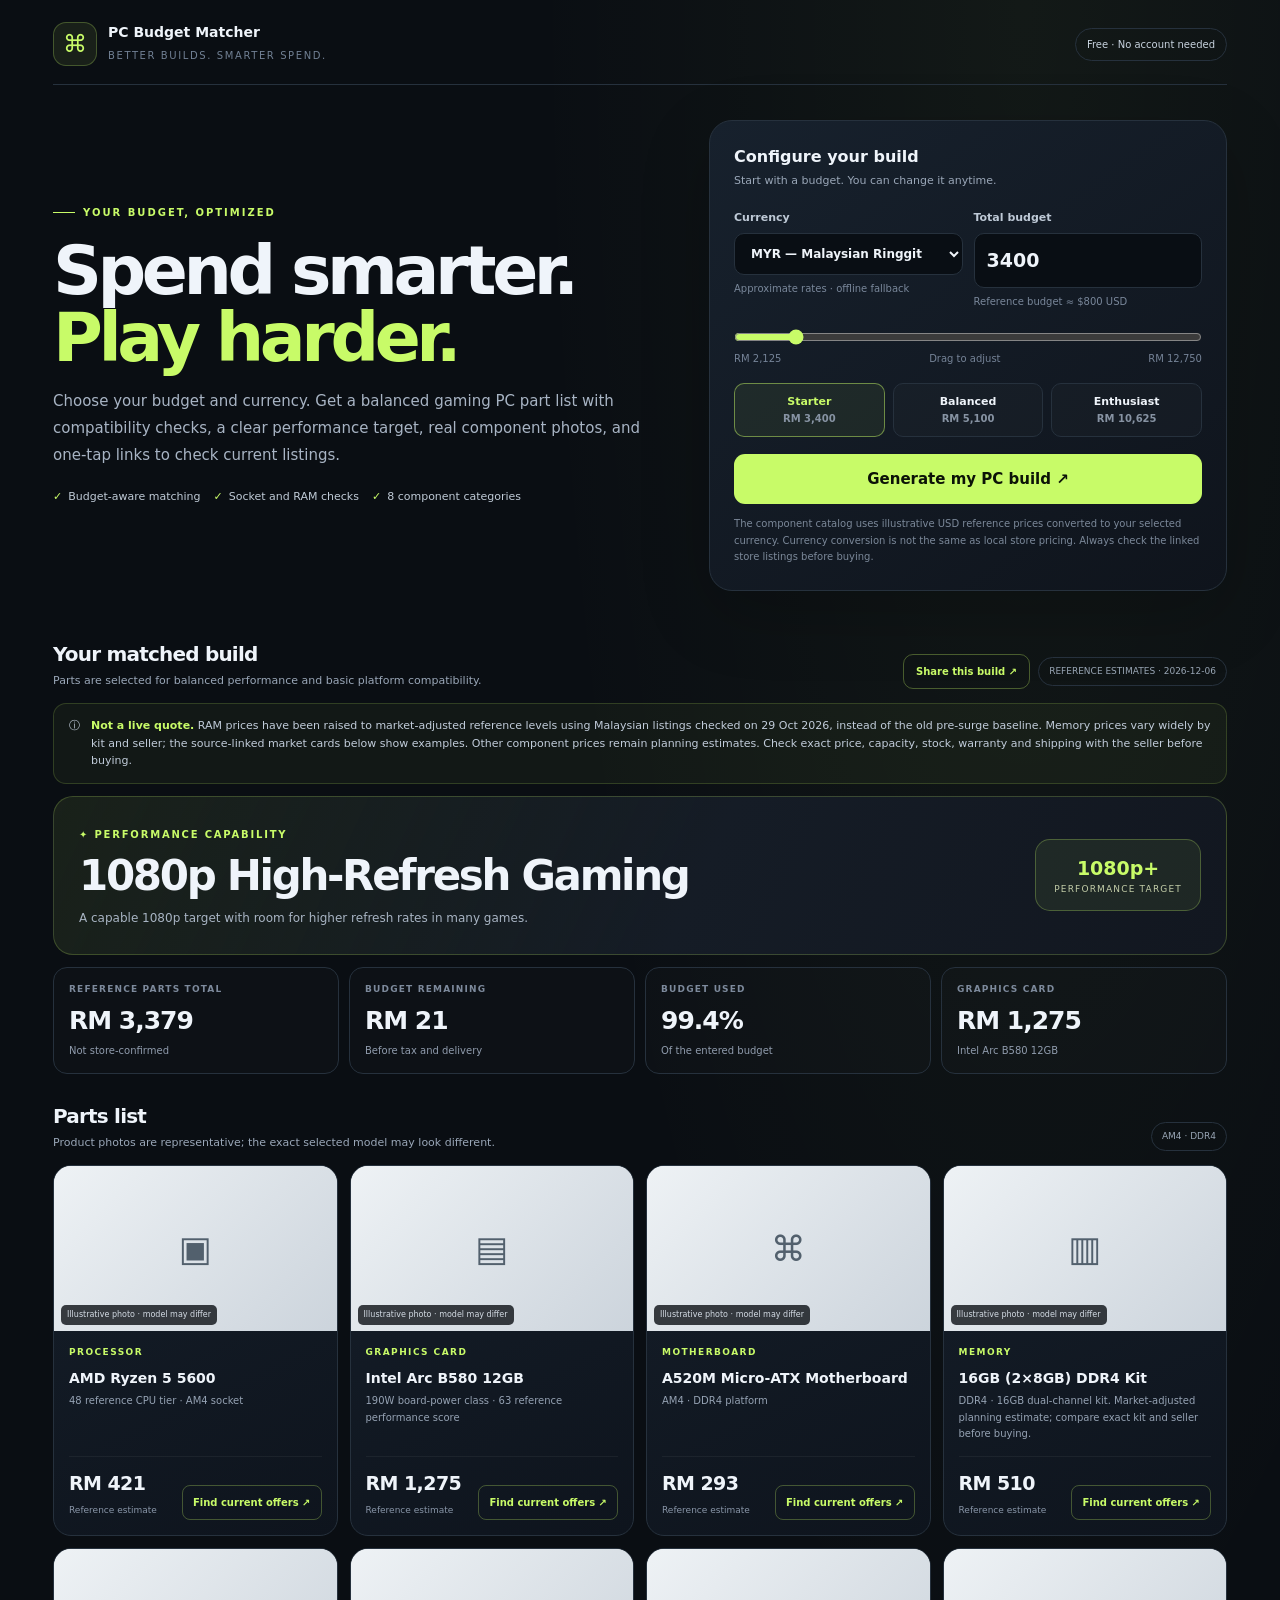
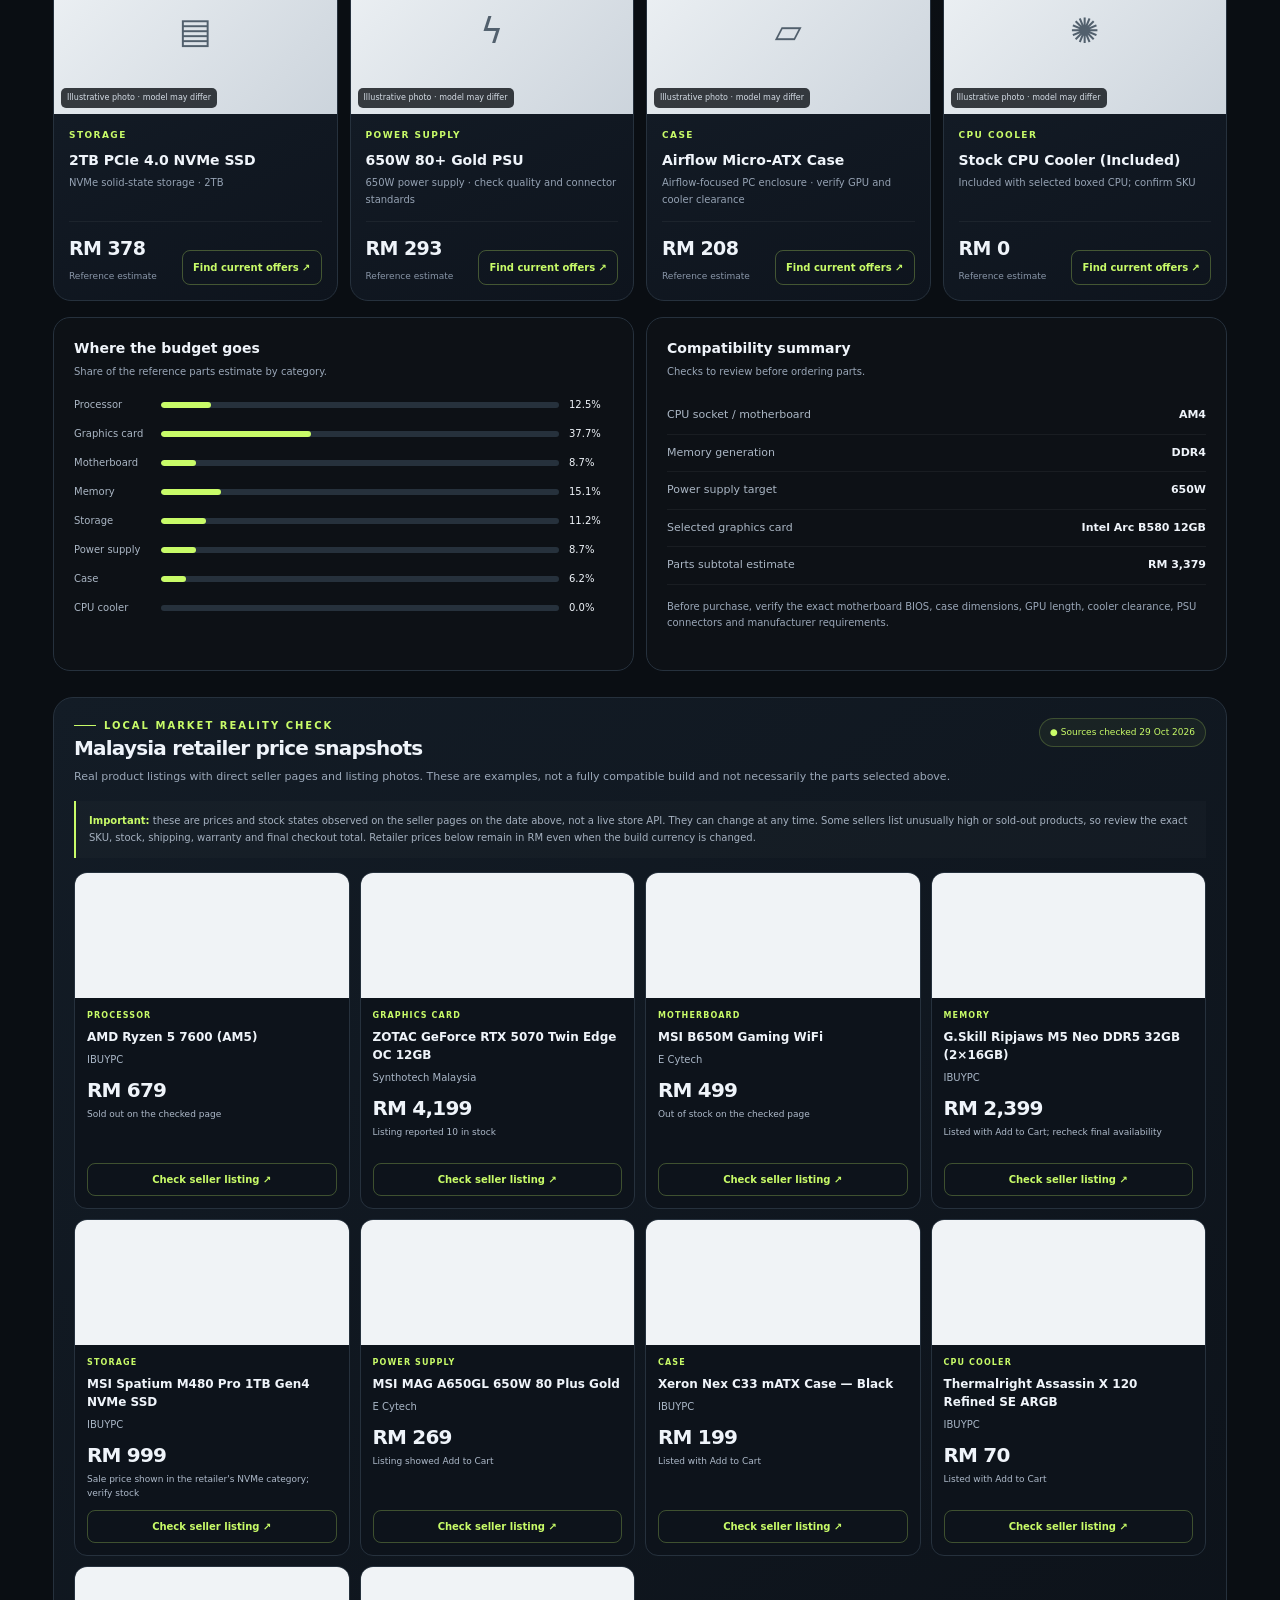
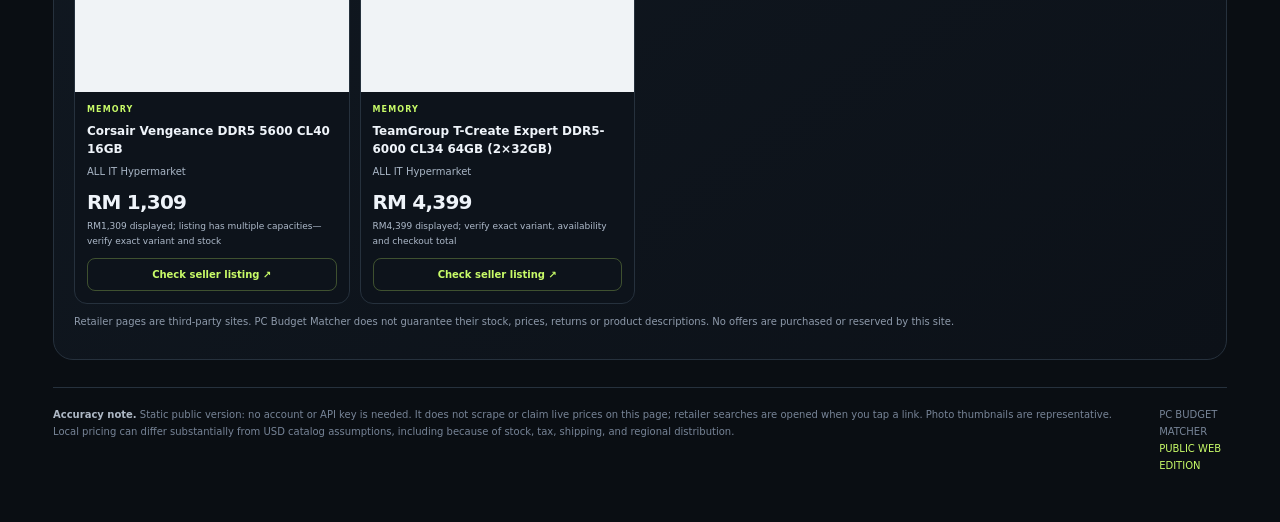
==== commit b1be3171: "Correct RAM pricing for Malaysian memory price surge" ====
--- a/pc-budget-matcher/index.html
+++ b/pc-budget-matcher/index.html
@@ -79,7 +79,7 @@
 <div id="noBuild" class="notice" style="display:none"></div>
 <section id="results" class="results">
 <div class="sectionhead"><div><h2>Your matched build</h2><p>Parts are selected for balanced performance and basic platform compatibility.</p></div><div style="display:flex;gap:8px;align-items:center;flex-wrap:wrap"><button type="button" class="sharebtn" id="shareBuild">Share this build ↗</button><span class="tag" id="catalogLabel">REFERENCE ESTIMATES</span></div></div>
-<div class="notice"><span>ⓘ</span><div><b>Not a live quote.</b> Prices shown here are planning estimates, not verified store offers. The “Find current offers” links open searches for the selected part; the final price, seller, warranty, stock, shipping, and exact model must be checked on the store page.</div></div>
+<div class="notice"><span>ⓘ</span><div><b>Not a live quote.</b> RAM prices have been raised to market-adjusted reference levels using Malaysian listings checked on 29 Oct 2026, instead of the old pre-surge baseline. Memory prices vary widely by kit and seller; the source-linked market cards below show examples. Other component prices remain planning estimates. Check exact price, capacity, stock, warranty and shipping with the seller before buying.</div></div>
 <div class="perf"><div class="perfrow"><div><small>✦ Performance capability</small><h2 id="performanceTitle">1080p Competitive Gaming</h2><p id="performanceText">A build balanced around the graphics card.</p></div><div class="perfbadge"><strong id="performanceShort">1080p</strong><span id="performanceLevel">Gaming target</span></div></div></div>
 <div class="stats"><div class="stat"><small>Reference parts total</small><strong id="total">—</strong><span>Not store-confirmed</span></div><div class="stat"><small>Budget remaining</small><strong id="remaining">—</strong><span>Before tax and delivery</span></div><div class="stat"><small>Budget used</small><strong id="used">—</strong><span>Of the entered budget</span></div><div class="stat"><small>Graphics card</small><strong id="gpuSpend">—</strong><span id="gpuName">Largest gaming influence</span></div></div>
 <div class="sectionhead"><div><h2>Parts list</h2><p>Product photos are representative; the exact selected model may look different.</p></div><span class="tag" id="platform">AM5 · DDR5</span></div>
@@ -124,7 +124,9 @@
 {cat:"Storage",name:"MSI Spatium M480 Pro 1TB Gen4 NVMe SSD",price:999,store:"IBUYPC",status:"Sale price shown in the retailer's NVMe category; verify stock",url:"https://ibuypc.com.my/product-category/gear-accessories/nvme/",img:"https://ibuypc.com.my/wp-content/uploads/2026/08/SPATIUM-M480-PRO-300x300.jpg"},
 {cat:"Power supply",name:"MSI MAG A650GL 650W 80 Plus Gold",price:269,store:"E Cytech",status:"Listing showed Add to Cart",url:"https://www.ecytech.com.my/product-page/msi-mag-a650gl",img:"https://static.wixstatic.com/media/131a7a_ecc3d999248548a59d5df35233ec2ca6~mv2.png/v1/fit/w_500,h_500,q_90/file.png"},
 {cat:"Case",name:"Xeron Nex C33 mATX Case — Black",price:199,store:"IBUYPC",status:"Listed with Add to Cart",url:"https://ibuypc.com.my/product/xeron-nex-c33-matx-case-black/",img:"https://ibuypc.com.my/wp-content/uploads/2026/09/XERON-NEX-C33-500x500.jpg"},
-{cat:"CPU cooler",name:"Thermalright Assassin X 120 Refined SE ARGB",price:70,store:"IBUYPC",status:"Listed with Add to Cart",url:"https://ibuypc.com.my/product/thermalright-assassin-x-120-refined-se-argb-black-cpu-cooler/",img:"https://ibuypc.com.my/wp-content/uploads/2026/07/ASSASSIN-X-120-REFINED-SE-ARGB-BLACK-500x500.jpg"}
+{cat:"CPU cooler",name:"Thermalright Assassin X 120 Refined SE ARGB",price:70,store:"IBUYPC",status:"Listed with Add to Cart",url:"https://ibuypc.com.my/product/thermalright-assassin-x-120-refined-se-argb-black-cpu-cooler/",img:"https://ibuypc.com.my/wp-content/uploads/2026/07/ASSASSIN-X-120-REFINED-SE-ARGB-BLACK-500x500.jpg"},
+{cat:"Memory",name:"Corsair Vengeance DDR5 5600 CL40 16GB",price:1309,store:"ALL IT Hypermarket",status:"RM1,309 displayed; listing has multiple capacities—verify exact variant and stock",url:"https://www.allithypermarket.com.my/products/corsair-vengeance-ddr5-5600mt-s-ram-black-rgb-16gb",img:"https://www.allithypermarket.com.my/cdn/shop/files/Vengeance_DDR5_16GB_l_32GB.jpg?v=1784020345&width=720"},
+{cat:"Memory",name:"TeamGroup T-Create Expert DDR5-6000 CL34 64GB (2×32GB)",price:4399,store:"ALL IT Hypermarket",status:"RM4,399 displayed; verify exact variant, availability and checkout total",url:"https://www.allithypermarket.com.my/products/teamgroup-t-create-expert-ddr5-6000mhz-cl34-desktop-ram-64gb32gbx2",img:"https://www.allithypermarket.com.my/cdn/shop/files/202610060928378f89500673bbec35d5cd2b42398babac.jpg?v=1791278963&width=720"}
 ];
 
 var C={
@@ -149,12 +151,12 @@
 {id:"b650wifi",name:"B650 Wi-Fi ATX Motherboard",price:149,socket:"AM5",mem:"DDR5",tier:"Recommended"},
 {id:"x870",name:"X870 ATX Motherboard",price:229,socket:"AM5",mem:"DDR5",tier:"Enthusiast"}],
 ram:[
-{id:"ddr4-16",name:"16GB (2×8GB) DDR4 Kit",price:35,mem:"DDR4",gb:16},
-{id:"ddr4-32",name:"32GB (2×16GB) DDR4 Kit",price:49,mem:"DDR4",gb:32},
-{id:"ddr4-64",name:"64GB (2×32GB) DDR4 Kit",price:95,mem:"DDR4",gb:64},
-{id:"ddr5-16",name:"16GB DDR5 Kit",price:49,mem:"DDR5",gb:16},
-{id:"ddr5-32",name:"32GB (2×16GB) DDR5 Kit",price:79,mem:"DDR5",gb:32},
-{id:"ddr5-64",name:"64GB (2×32GB) DDR5 Kit",price:139,mem:"DDR5",gb:64}],
+{id:"ddr4-16",name:"16GB (2×8GB) DDR4 Kit",price:120,mem:"DDR4",gb:16,detail:"DDR4 · 16GB dual-channel kit. Market-adjusted planning estimate; compare exact kit and seller before buying."},
+{id:"ddr4-32",name:"32GB (2×16GB) DDR4 Kit",price:180,mem:"DDR4",gb:32,detail:"DDR4 · 32GB kit. Pricing varies by speed, timings, brand and availability; this is not a live quote."},
+{id:"ddr4-64",name:"64GB (2×32GB) DDR4 Kit",price:300,mem:"DDR4",gb:64,detail:"DDR4 · 64GB kit. Higher-capacity memory is priced above the old baseline; check the exact kit and local stock."},
+{id:"ddr5-16",name:"16GB DDR5 Kit",price:300,mem:"DDR5",gb:16,detail:"DDR5 · 16GB. Market-adjusted estimate: a Malaysian Corsair Vengeance 16GB listing was RM1,309 when checked; variant and stock can differ."},
+{id:"ddr5-32",name:"32GB (2×16GB) DDR5 Kit",price:500,mem:"DDR5",gb:32,detail:"DDR5 · 32GB dual-channel kit. This estimate reflects the current higher-price market; a checked G.Skill Ripjaws 32GB listing was RM2,399."},
+{id:"ddr5-64",name:"64GB (2×32GB) DDR5 Kit",price:1035,mem:"DDR5",gb:64,detail:"DDR5 · 64GB dual-channel kit. High-capacity pricing is elevated; a checked TeamGroup T-Create Expert 64GB listing was RM4,399."}],
 ssd:[
 {id:"ssd1",name:"1TB PCIe 4.0 NVMe SSD",price:49,tb:1},
 {id:"ssd2",name:"2TB PCIe 4.0 NVMe SSD",price:89,tb:2},
